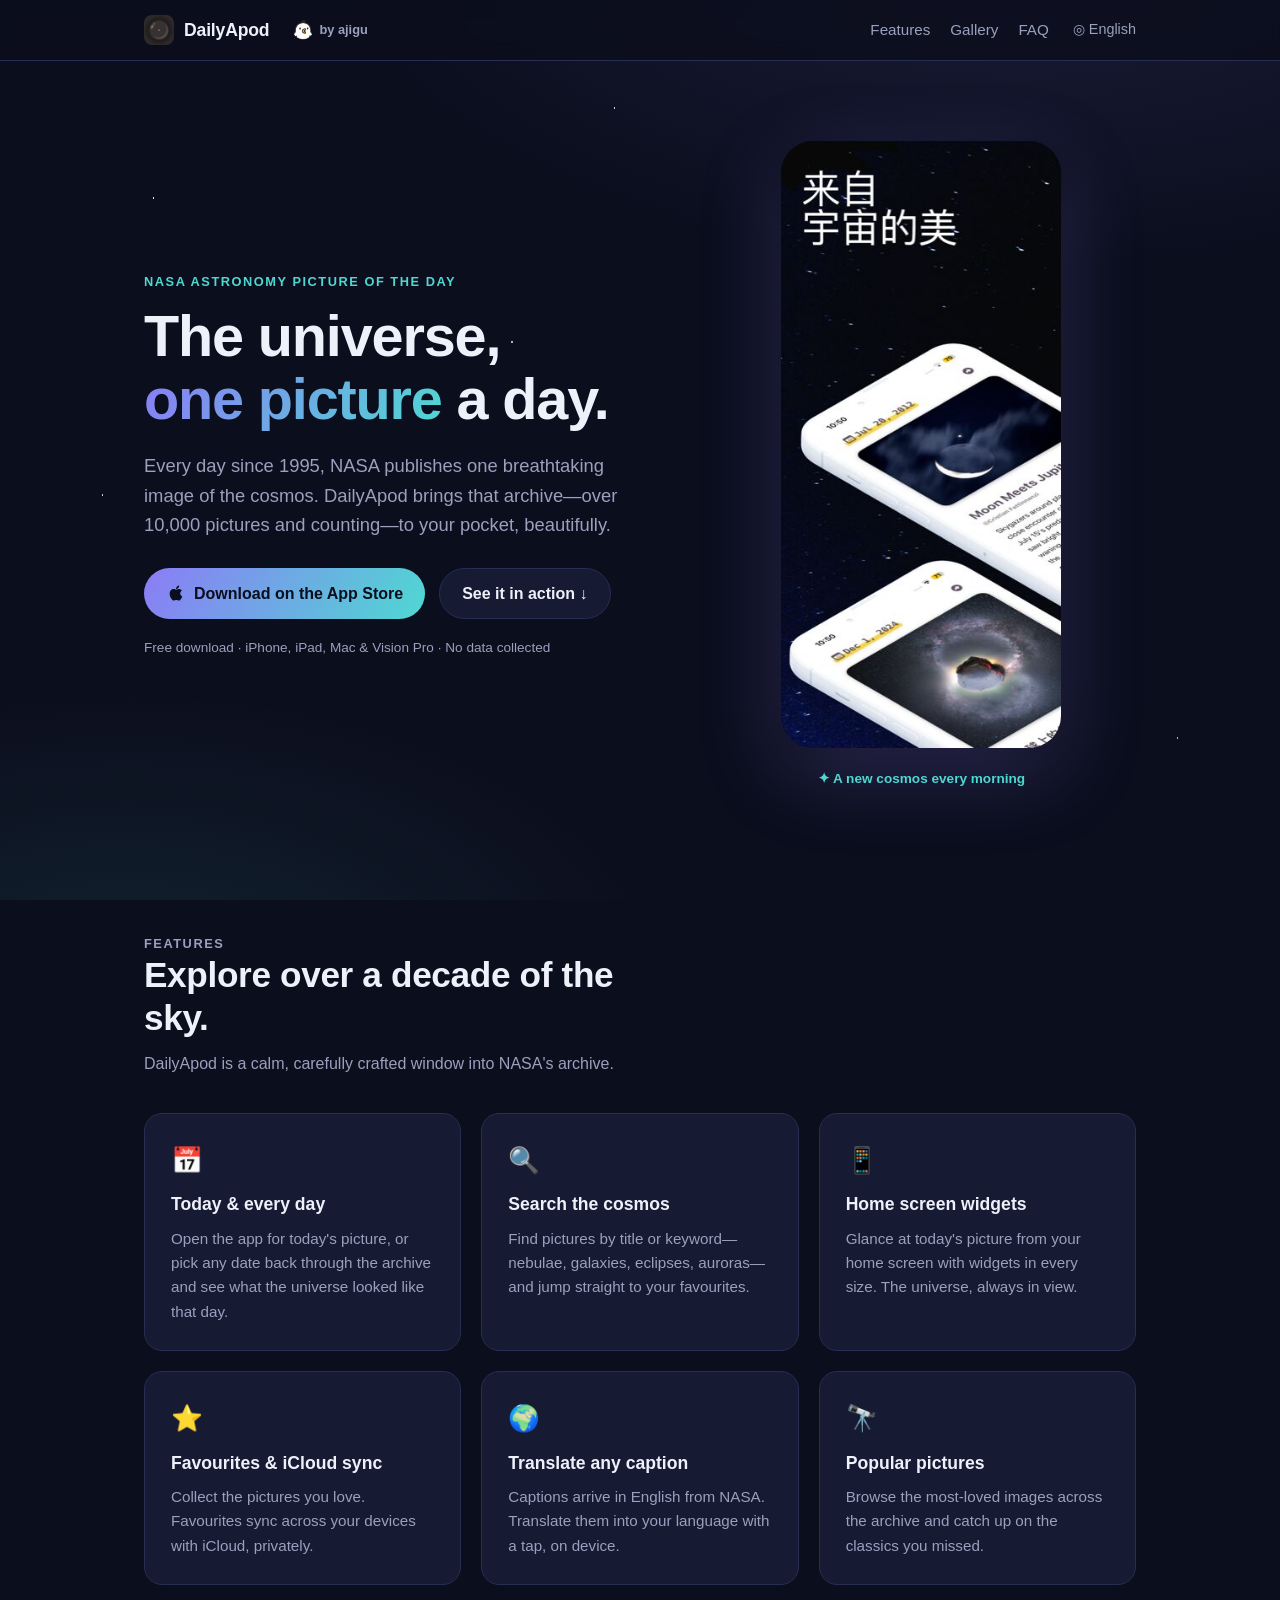
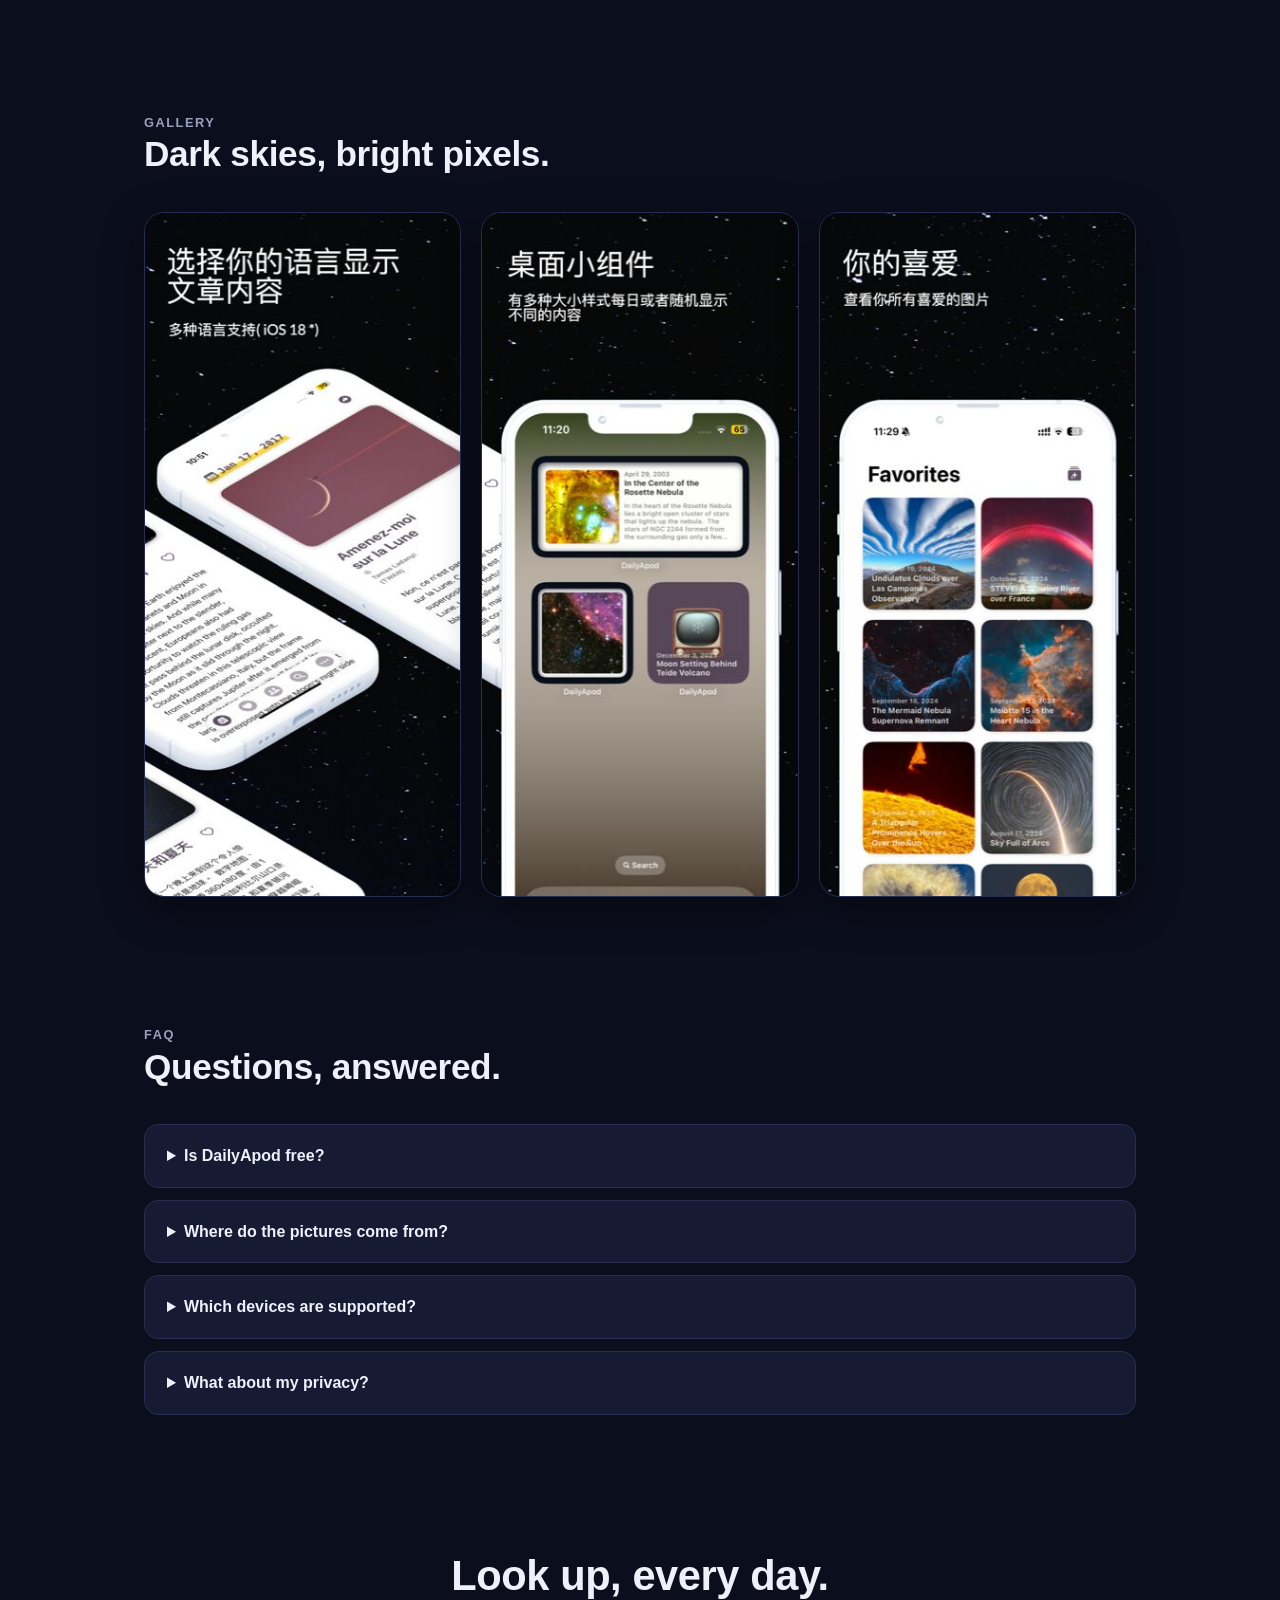
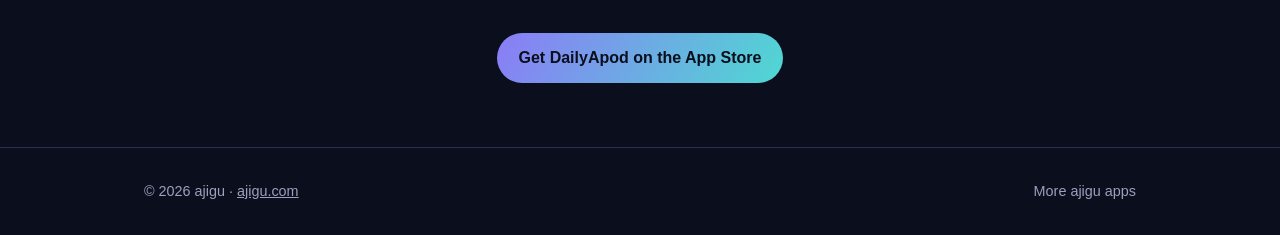
==== index.html @ 5c94f486 "Show by-ajigu icon only on small screens" ====
<!doctype html>
<html lang="en" data-locale="en">
<head>
  <meta charset="utf-8">
  <meta name="viewport" content="width=device-width, initial-scale=1">
  <meta name="theme-color" content="#0b0e1d">
  <meta name="description" content="DailyApod brings NASA's Astronomy Picture of the Day to your iPhone—browse cosmic wonders, search the archive, collect favourites, and glaze your home screen with widgets.">
  <meta property="og:title" content="DailyApod — The universe, one picture a day">
  <meta property="og:description" content="NASA's Astronomy Picture of the Day, beautifully on your iPhone. Browse, search, collect, and widget-ify the cosmos.">
  <meta property="og:image" content="https://dailyapod.ajigu.com/assets/app-icon.png">
  <meta property="og:type" content="website">
  <meta property="og:url" content="https://dailyapod.ajigu.com/">
  <meta property="og:locale" content="en_US">
  <title>DailyApod — The universe, one picture a day</title>
  <link rel="icon" href="/assets/app-icon.png">
  <link rel="stylesheet" href="/styles.css?v=5">
  <link rel="canonical" href="https://dailyapod.ajigu.com/">
  <link rel="alternate" hreflang="en" href="https://dailyapod.ajigu.com/">
  <link rel="alternate" hreflang="zh-Hans" href="https://dailyapod.ajigu.com/zh-hans/">
  <link rel="alternate" hreflang="ja" href="https://dailyapod.ajigu.com/ja/">
  <link rel="alternate" hreflang="x-default" href="https://dailyapod.ajigu.com/">
</head>
<body>
  <div class="stars" aria-hidden="true"></div>
  <header class="site-header">
    <nav class="nav site-shell" aria-label="Main navigation">
      <a class="brand" href="/" aria-label="DailyApod home">
        <img src="/assets/app-icon.png" alt="">
        <span>DailyApod</span>
      </a>
      <a class="by-ajigu" href="https://ajigu.com/"><img src="/assets/ajigu-logo.png" alt="">by ajigu</a>
      <div class="nav-links">
        <a href="#features">Features</a>
        <a href="#gallery">Gallery</a>
        <a href="#faq">FAQ</a>
      </div>
      <details class="language-switcher">
        <summary aria-label="Choose language"><span aria-hidden="true">◎</span> English</summary>
        <div class="language-menu">
          <a data-language="en" href="/" lang="en" aria-current="page">English</a>
          <a data-language="zh-Hans" href="/zh-hans/" lang="zh-Hans">简体中文</a>
          <a data-language="ja" href="/ja/" lang="ja">日本語</a>
        </div>
      </details>
    </nav>
  </header>

  <main>
    <section class="hero site-shell">
      <div>
        <p class="eyebrow">NASA Astronomy Picture of the Day</p>
        <h1>The universe,<br><span class="gradient-word">one picture</span> a day.</h1>
        <p class="hero-copy">Every day since 1995, NASA publishes one breathtaking image of the cosmos. DailyApod brings that archive—over 10,000 pictures and counting—to your pocket, beautifully. </p>
        <div class="hero-actions">
          <a class="button primary" href="https://apps.apple.com/app/id1573247808">
            <svg viewBox="0 0 24 24" width="20" height="20" fill="currentColor" aria-hidden="true"><path d="M17.05 20.28c-.98.95-2.05.86-3.08.41-1.09-.47-2.09-.48-3.24 0-1.44.62-2.2.44-3.06-.41C2.79 15.25 3.51 7.59 9.05 7.31c1.35.07 2.29.74 3.08.8 1.18-.24 2.31-.93 3.57-.84 1.51.12 2.65.72 3.4 1.8-3.12 1.87-2.38 5.98.48 7.13-.57 1.5-1.31 2.99-2.53 4.08zM12.03 7.25c-.15-2.23 1.66-4.07 3.74-4.25.29 2.58-2.34 4.5-3.74 4.25z"/></svg>
            Download on the App Store
          </a>
          <a class="button" href="#gallery">See it in action ↓</a>
        </div>
        <p class="microcopy">Free download · iPhone, iPad, Mac &amp; Vision Pro · No data collected</p>
      </div>
      <div class="hero-art">
        <img class="phone" src="/assets/img/shot1.jpg" alt="DailyApod showing today's astronomy picture" width="280">
        <span class="float-note">✦ A new cosmos every morning</span>
      </div>
    </section>

    <section class="section site-shell" id="features">
      <div class="section-heading">
        <p class="section-kicker">Features</p>
        <h2>Explore over a decade of the sky.</h2>
        <p>DailyApod is a calm, carefully crafted window into NASA's archive.</p>
      </div>
      <div class="feature-grid">
        <article class="feature-card">
          <span class="feature-icon" aria-hidden="true">📅</span>
          <h3>Today &amp; every day</h3>
          <p>Open the app for today's picture, or pick any date back through the archive and see what the universe looked like that day.</p>
        </article>
        <article class="feature-card">
          <span class="feature-icon" aria-hidden="true">🔍</span>
          <h3>Search the cosmos</h3>
          <p>Find pictures by title or keyword—nebulae, galaxies, eclipses, auroras—and jump straight to your favourites.</p>
        </article>
        <article class="feature-card">
          <span class="feature-icon" aria-hidden="true">📱</span>
          <h3>Home screen widgets</h3>
          <p>Glance at today's picture from your home screen with widgets in every size. The universe, always in view.</p>
        </article>
        <article class="feature-card">
          <span class="feature-icon" aria-hidden="true">⭐</span>
          <h3>Favourites &amp; iCloud sync</h3>
          <p>Collect the pictures you love. Favourites sync across your devices with iCloud, privately.</p>
        </article>
        <article class="feature-card">
          <span class="feature-icon" aria-hidden="true">🌍</span>
          <h3>Translate any caption</h3>
          <p>Captions arrive in English from NASA. Translate them into your language with a tap, on device. </p>
        </article>
        <article class="feature-card">
          <span class="feature-icon" aria-hidden="true">🔭</span>
          <h3>Popular pictures</h3>
          <p>Browse the most-loved images across the archive and catch up on the classics you missed.</p>
        </article>
      </div>
    </section>

    <section class="section site-shell" id="gallery">
      <div class="section-heading">
        <p class="section-kicker">Gallery</p>
        <h2>Dark skies, bright pixels.</h2>
      </div>
      <div class="shot-row">
        <img src="/assets/img/shot2.jpg" alt="DailyApod daily picture detail" loading="lazy">
        <img src="/assets/img/shot3.jpg" alt="DailyApod archive and date picker" loading="lazy">
        <img src="/assets/img/shot4.jpg" alt="DailyApod favourites collection" loading="lazy">
      </div>
    </section>

    <section class="section site-shell" id="faq">
      <div class="section-heading">
        <p class="section-kicker">FAQ</p>
        <h2>Questions, answered.</h2>
      </div>
      <div class="faq-list">
        <details>
          <summary>Is DailyApod free?</summary>
          <p>Yes—downloading and browsing the daily picture is free. DailyApod Pro (a one-time purchase or subscription) unlocks extras like unlimited caption translations. Check the App Store listing for current pricing.</p>
        </details>
        <details>
          <summary>Where do the pictures come from?</summary>
          <p>NASA's Astronomy Picture of the Day (APOD), published daily since 1995. Each image links back to its original source and credits its authors.</p>
        </details>
        <details>
          <summary>Which devices are supported?</summary>
          <p>iPhone and iPad with iOS 16 or later, and it runs on Mac and Apple Vision Pro too. Home screen widgets require iOS 16+.</p>
        </details>
        <details>
          <summary>What about my privacy?</summary>
          <p>DailyApod collects no personal data. Favourites sync via your own iCloud account, and translation happens on device.</p>
        </details>
      </div>
    </section>

    <section class="section site-shell cta">
      <h2>Look up, every day.</h2>
      <a class="button primary" href="https://apps.apple.com/app/id1573247808">Get DailyApod on the App Store</a>
    </section>
  </main>

  <footer class="site-footer">
    <div class="site-shell footer-inner">
      <p>© 2026 ajigu · <a href="https://ajigu.com/">ajigu.com</a></p>
      <div class="footer-links">
        <a href="https://ajigu.com/">More ajigu apps</a>
      </div>
    </div>
  </footer>
</body>
</html>
---- styles.css ----
:root {
  --bg: #0b0e1d;
  --bg-soft: #11152b;
  --ink: #eef0fa;
  --muted: #9aa0bd;
  --card: #161b33;
  --line: #272e52;
  --accent: #8b7cf6;
  --accent-2: #4fd8d2;
  --radius: 18px;
}

* { box-sizing: border-box; }

html { scroll-behavior: smooth; }

body {
  margin: 0;
  background: var(--bg);
  color: var(--ink);
  font-family: -apple-system, BlinkMacSystemFont, "Segoe UI", "Helvetica Neue", "PingFang SC", "Hiragino Sans GB", "Noto Sans CJK SC", sans-serif;
  line-height: 1.6;
  -webkit-font-smoothing: antialiased;
  position: relative;
  overflow-x: hidden;
}

/* Star field */
.stars {
  position: fixed;
  inset: 0;
  z-index: -1;
  background:
    radial-gradient(1.5px 1.5px at 12% 22%, rgba(255,255,255,.9) 50%, transparent 51%),
    radial-gradient(1px 1px at 30% 70%, rgba(255,255,255,.6) 50%, transparent 51%),
    radial-gradient(1.5px 1.5px at 48% 12%, rgba(255,255,255,.8) 50%, transparent 51%),
    radial-gradient(1px 1px at 62% 45%, rgba(255,255,255,.5) 50%, transparent 51%),
    radial-gradient(2px 2px at 75% 18%, rgba(255,255,255,.9) 50%, transparent 51%),
    radial-gradient(1px 1px at 85% 60%, rgba(255,255,255,.6) 50%, transparent 51%),
    radial-gradient(1.5px 1.5px at 92% 82%, rgba(255,255,255,.7) 50%, transparent 51%),
    radial-gradient(1px 1px at 18% 88%, rgba(255,255,255,.5) 50%, transparent 51%),
    radial-gradient(1px 1px at 55% 90%, rgba(255,255,255,.5) 50%, transparent 51%),
    radial-gradient(1.5px 1.5px at 40% 38%, rgba(255,255,255,.7) 50%, transparent 51%),
    radial-gradient(2px 2px at 8% 55%, rgba(255,255,255,.8) 50%, transparent 51%),
    radial-gradient(1px 1px at 70% 78%, rgba(255,255,255,.5) 50%, transparent 51%),
    radial-gradient(1200px 600px at 80% -10%, rgba(139,124,246,.14), transparent 60%),
    radial-gradient(900px 500px at 10% 110%, rgba(79,216,210,.10), transparent 60%),
    var(--bg);
}

.site-shell { max-width: 1040px; margin: 0 auto; padding: 0 24px; }
a { color: inherit; }

/* Header */
.site-header {
  position: sticky;
  top: 0;
  z-index: 10;
  background: color-mix(in srgb, var(--bg) 82%, transparent);
  backdrop-filter: blur(10px);
  border-bottom: 1px solid var(--line);
}
.by-ajigu {
  display: inline-flex;
  align-items: center;
  gap: 6px;
  text-decoration: none;
  font-size: 0.8rem;
  font-weight: 600;
  color: var(--muted);
  white-space: nowrap;
}
.by-ajigu img { width: 20px; height: 20px; border-radius: 50%; }
.by-ajigu:hover { color: var(--ink); }

.nav { display: flex; align-items: center; gap: 24px; height: 60px; }
.brand {
  display: flex; align-items: center; gap: 10px;
  font-weight: 700; font-size: 1.1rem; text-decoration: none; letter-spacing: -0.01em;
}
.brand img { width: 30px; height: 30px; border-radius: 8px; }
.nav-links { display: flex; gap: 20px; margin-left: auto; }
.nav-links a { text-decoration: none; font-size: 0.95rem; color: var(--muted); }
.nav-links a:hover { color: var(--ink); }

.language-switcher { position: relative; font-size: 0.9rem; }
.language-switcher summary { cursor: pointer; list-style: none; color: var(--muted); white-space: nowrap; }
.language-switcher summary::-webkit-details-marker { display: none; }
.language-menu {
  position: absolute; right: 0; top: calc(100% + 8px);
  background: var(--card); border: 1px solid var(--line); border-radius: 12px;
  padding: 6px; display: flex; flex-direction: column; min-width: 140px;
  box-shadow: 0 8px 24px rgba(0,0,0,.4);
}
.language-menu a { padding: 6px 12px; border-radius: 8px; text-decoration: none; color: var(--muted); }
.language-menu a:hover { background: var(--bg); color: var(--ink); }
.language-menu a[aria-current="page"] { color: var(--accent-2); font-weight: 600; }

/* Hero */
.hero {
  display: grid; grid-template-columns: minmax(0, 1.2fr) minmax(0, 1fr); gap: 48px;
  align-items: center; padding-top: 80px; padding-bottom: 80px;
}
.eyebrow {
  text-transform: uppercase; letter-spacing: .12em; font-size: .8rem;
  font-weight: 600; color: var(--accent-2); margin: 0 0 12px;
}
h1 { font-size: clamp(2.4rem, 5vw, 3.6rem); line-height: 1.1; letter-spacing: -.02em; margin: 0 0 20px; }
.gradient-word {
  background: linear-gradient(120deg, var(--accent), var(--accent-2));
  -webkit-background-clip: text; background-clip: text; color: transparent;
}
.hero-copy { font-size: 1.15rem; color: var(--muted); max-width: 48ch; margin: 0 0 28px; }
.hero-actions { display: flex; gap: 14px; flex-wrap: wrap; }

.button {
  display: inline-flex; align-items: center; gap: 8px;
  padding: 12px 22px; border-radius: 999px; text-decoration: none;
  font-weight: 600; border: 1px solid var(--line); background: var(--card); color: var(--ink);
}
.button:hover { border-color: var(--accent); }
.button.primary {
  background: linear-gradient(120deg, var(--accent), var(--accent-2));
  color: #0b0e1d; border: none;
}
.button.primary:hover { opacity: .92; }

.microcopy { margin: 18px 0 0; font-size: .85rem; color: var(--muted); }

.hero-art { display: flex; flex-direction: column; align-items: center; gap: 20px; }
.phone {
  width: 280px; border-radius: 32px;
  box-shadow: 0 24px 80px rgba(139,124,246,.25), 0 8px 24px rgba(0,0,0,.5);
}
.float-note { font-size: .85rem; color: var(--accent-2); font-weight: 600; }

/* Sections */
.section { padding: 64px 0; }

.section.site-shell { padding: 64px 24px; }
.section-heading { max-width: 56ch; margin-bottom: 36px; }
.section-kicker {
  text-transform: uppercase; letter-spacing: .12em; font-size: .8rem;
  font-weight: 600; color: var(--accent); margin: 0 0 8px;
}
.section-heading h2 { font-size: clamp(1.6rem, 3vw, 2.2rem); letter-spacing: -.01em; margin: 0 0 12px; line-height: 1.2; }
.section-heading p { color: var(--muted); margin: 0; }

.feature-grid { display: grid; grid-template-columns: repeat(auto-fit, minmax(260px, 1fr)); gap: 20px; }
.feature-card { background: var(--card); border: 1px solid var(--line); border-radius: var(--radius); padding: 26px; }
.feature-icon { font-size: 1.6rem; display: block; margin-bottom: 10px; }
.feature-card h3 { margin: 0 0 8px; font-size: 1.1rem; }
.feature-card p { margin: 0; color: var(--muted); font-size: .95rem; }

/* Gallery */
.shot-row { display: grid; grid-template-columns: repeat(auto-fit, minmax(200px, 1fr)); gap: 20px; }
.shot-row img {
  width: 100%; border-radius: 20px; border: 1px solid var(--line);
  box-shadow: 0 12px 40px rgba(0,0,0,.4);
}

/* FAQ */
.faq-list { display: flex; flex-direction: column; gap: 12px; }
.faq-list details {
  background: var(--card); border: 1px solid var(--line);
  border-radius: 14px; padding: 18px 22px;
}
.faq-list summary { cursor: pointer; font-weight: 600; }
.faq-list summary::-webkit-details-marker { color: var(--accent); }
.faq-list p { margin: 12px 0 0; color: var(--muted); }

/* CTA */
.cta { text-align: center; padding-top: 48px; padding-bottom: 96px; }
.cta h2 { font-size: clamp(1.8rem, 4vw, 2.6rem); margin: 0 0 24px; letter-spacing: -.01em; }

/* Footer */
.site-footer { border-top: 1px solid var(--line); padding: 32px 0; }
.footer-inner { display: flex; justify-content: space-between; align-items: center; gap: 16px; flex-wrap: wrap; color: var(--muted); font-size: .9rem; }
.footer-inner p { margin: 0; }
.footer-links { display: flex; gap: 20px; }
.footer-links a { color: var(--muted); text-decoration: none; }
.footer-links a:hover { color: var(--ink); }

@media (max-width: 760px) {
  .hero { grid-template-columns: minmax(0, 1fr); padding-top: 48px; padding-bottom: 48px; }
  .hero-art { order: -1; }
  .nav-links { display: none; }
  .by-ajigu { margin-right: 0; font-size: 0; gap: 0; }
}
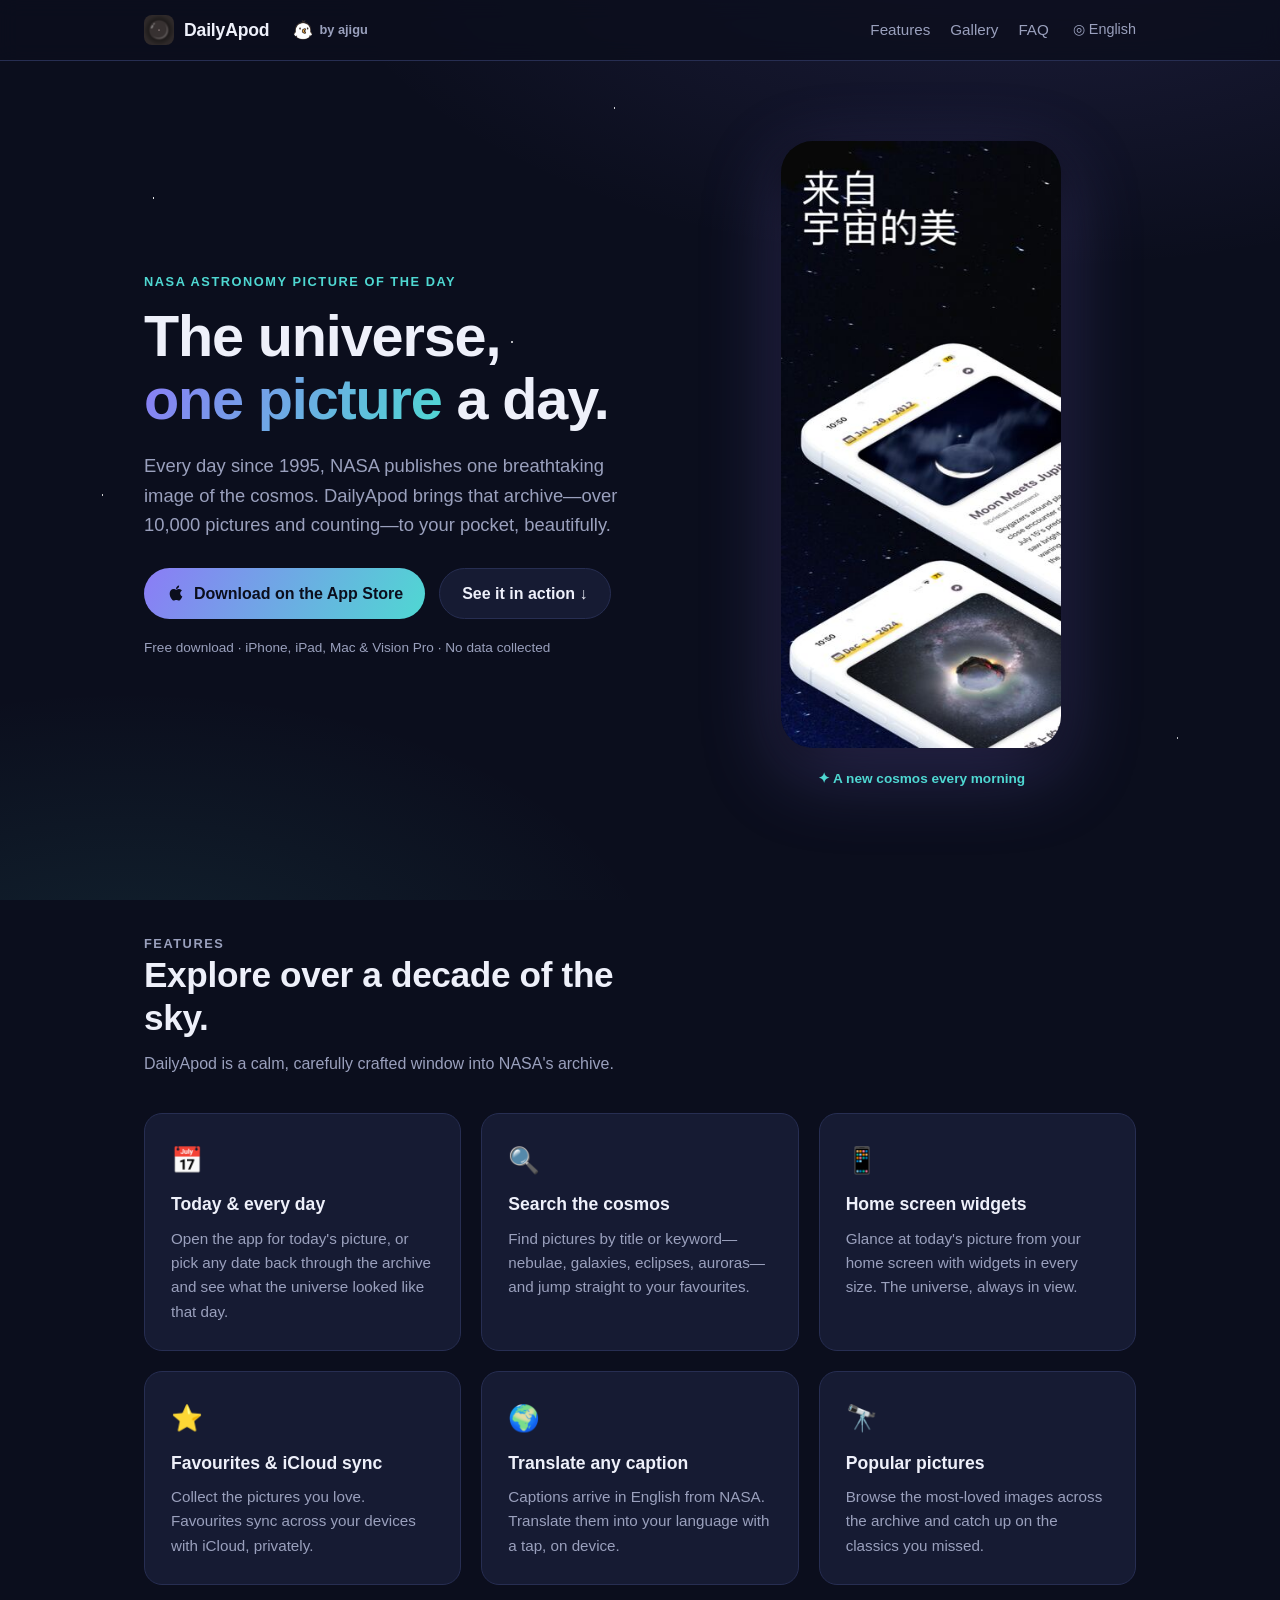
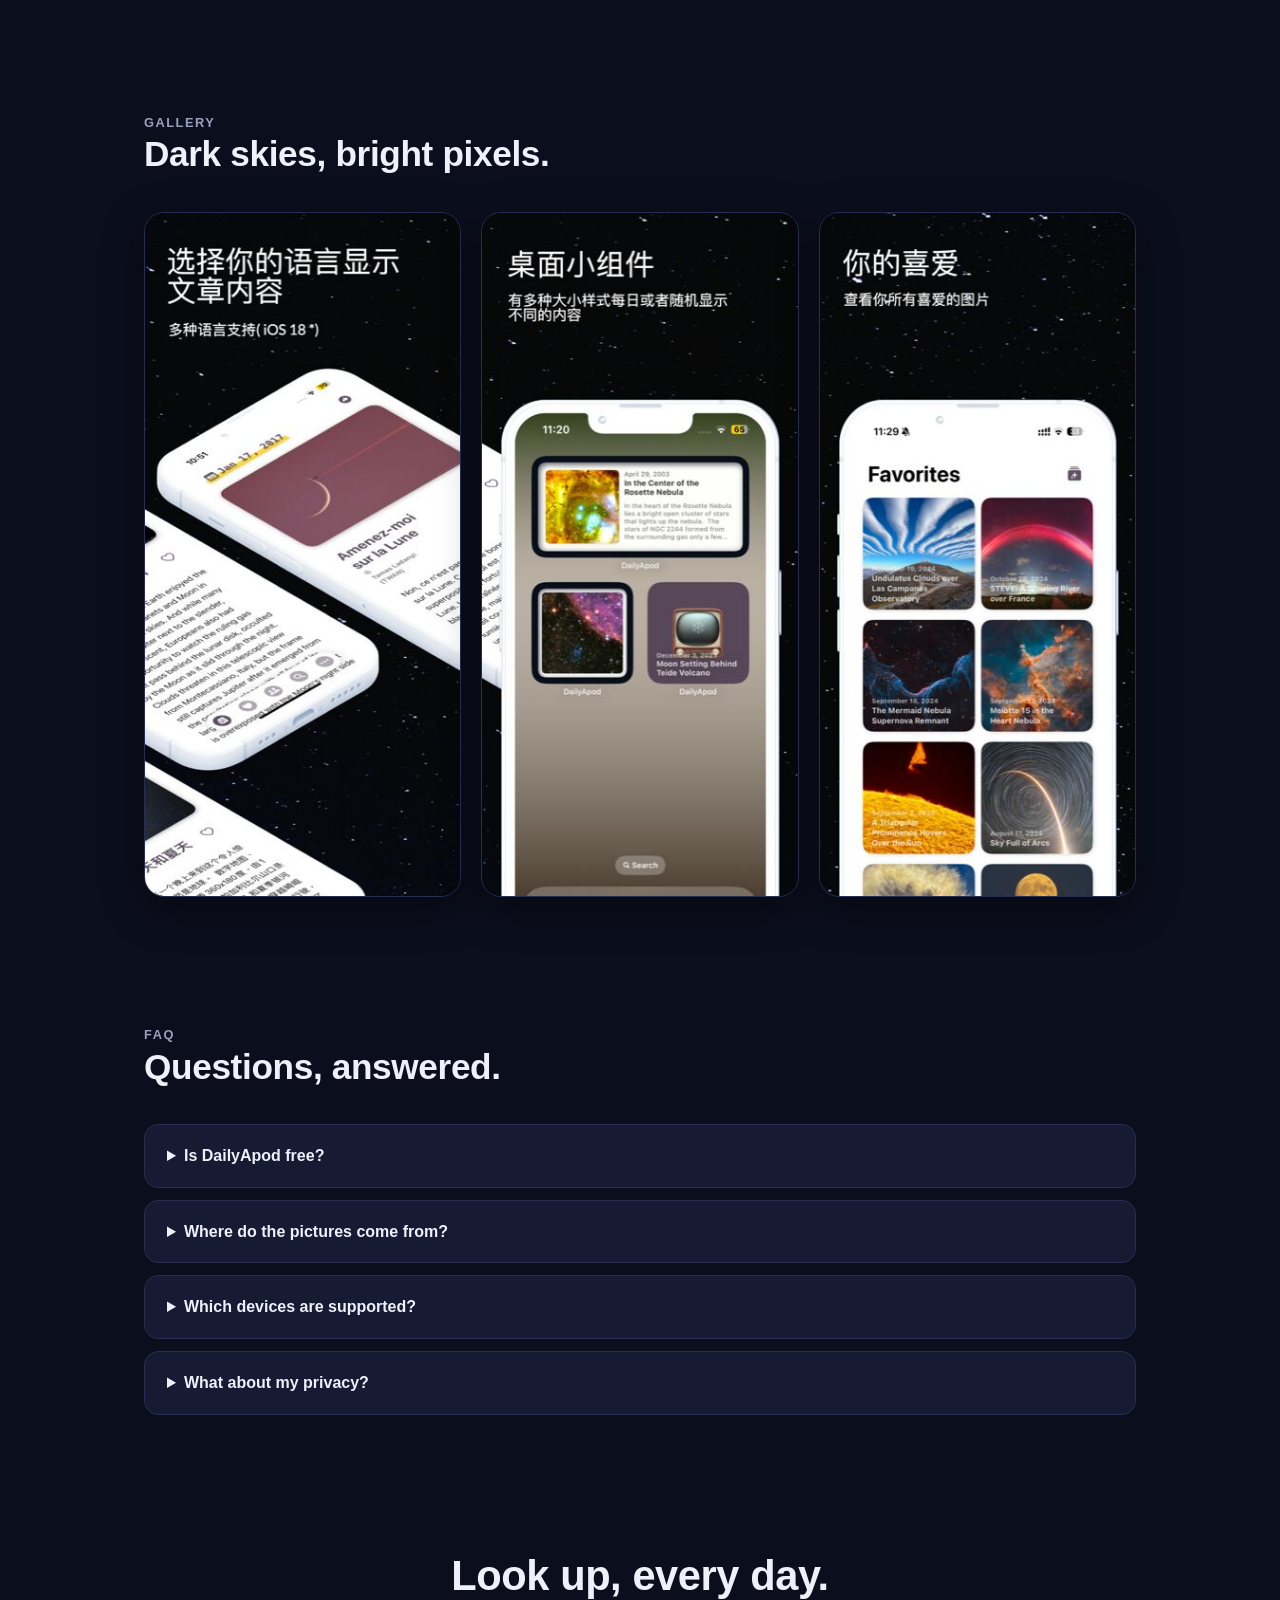
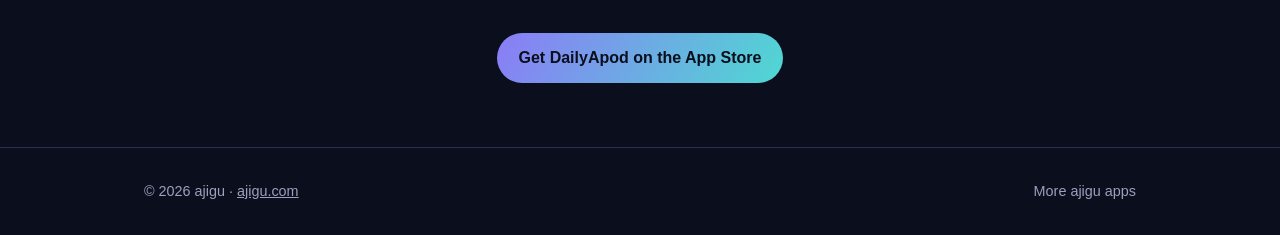
==== commit 809cfb05: "Add entrance, scroll-reveal, hover motion, and floating phone" ====
--- a/index.html
+++ b/index.html
@@ -13,7 +13,7 @@
   <meta property="og:locale" content="en_US">
   <title>DailyApod — The universe, one picture a day</title>
   <link rel="icon" href="/assets/app-icon.png">
-  <link rel="stylesheet" href="/styles.css?v=5">
+  <link rel="stylesheet" href="/styles.css?v=6">
   <link rel="canonical" href="https://dailyapod.ajigu.com/">
   <link rel="alternate" hreflang="en" href="https://dailyapod.ajigu.com/">
   <link rel="alternate" hreflang="zh-Hans" href="https://dailyapod.ajigu.com/zh-hans/">
@@ -67,38 +67,38 @@
     </section>
 
     <section class="section site-shell" id="features">
-      <div class="section-heading">
+      <div class="section-heading reveal">
         <p class="section-kicker">Features</p>
         <h2>Explore over a decade of the sky.</h2>
         <p>DailyApod is a calm, carefully crafted window into NASA's archive.</p>
       </div>
       <div class="feature-grid">
-        <article class="feature-card">
+        <article class="feature-card reveal">
           <span class="feature-icon" aria-hidden="true">📅</span>
           <h3>Today &amp; every day</h3>
           <p>Open the app for today's picture, or pick any date back through the archive and see what the universe looked like that day.</p>
         </article>
-        <article class="feature-card">
+        <article class="feature-card reveal">
           <span class="feature-icon" aria-hidden="true">🔍</span>
           <h3>Search the cosmos</h3>
           <p>Find pictures by title or keyword—nebulae, galaxies, eclipses, auroras—and jump straight to your favourites.</p>
         </article>
-        <article class="feature-card">
+        <article class="feature-card reveal">
           <span class="feature-icon" aria-hidden="true">📱</span>
           <h3>Home screen widgets</h3>
           <p>Glance at today's picture from your home screen with widgets in every size. The universe, always in view.</p>
         </article>
-        <article class="feature-card">
+        <article class="feature-card reveal">
           <span class="feature-icon" aria-hidden="true">⭐</span>
           <h3>Favourites &amp; iCloud sync</h3>
           <p>Collect the pictures you love. Favourites sync across your devices with iCloud, privately.</p>
         </article>
-        <article class="feature-card">
+        <article class="feature-card reveal">
           <span class="feature-icon" aria-hidden="true">🌍</span>
           <h3>Translate any caption</h3>
           <p>Captions arrive in English from NASA. Translate them into your language with a tap, on device. </p>
         </article>
-        <article class="feature-card">
+        <article class="feature-card reveal">
           <span class="feature-icon" aria-hidden="true">🔭</span>
           <h3>Popular pictures</h3>
           <p>Browse the most-loved images across the archive and catch up on the classics you missed.</p>
@@ -107,11 +107,11 @@
     </section>
 
     <section class="section site-shell" id="gallery">
-      <div class="section-heading">
+      <div class="section-heading reveal">
         <p class="section-kicker">Gallery</p>
         <h2>Dark skies, bright pixels.</h2>
       </div>
-      <div class="shot-row">
+      <div class="shot-row reveal">
         <img src="/assets/img/shot2.jpg" alt="DailyApod daily picture detail" loading="lazy">
         <img src="/assets/img/shot3.jpg" alt="DailyApod archive and date picker" loading="lazy">
         <img src="/assets/img/shot4.jpg" alt="DailyApod favourites collection" loading="lazy">
@@ -119,7 +119,7 @@
     </section>
 
     <section class="section site-shell" id="faq">
-      <div class="section-heading">
+      <div class="section-heading reveal">
         <p class="section-kicker">FAQ</p>
         <h2>Questions, answered.</h2>
       </div>
@@ -157,5 +157,6 @@
       </div>
     </div>
   </footer>
+  <script defer src="/reveal.js"></script>
 </body>
 </html>
--- a/styles.css
+++ b/styles.css
@@ -187,3 +187,42 @@
   .nav-links { display: none; }
   .by-ajigu { margin-right: 0; font-size: 0; gap: 0; }
 }
+
+/* Motion */
+:root { --ease-out-strong: cubic-bezier(0.23, 1, 0.32, 1); }
+
+@keyframes rise {
+  from { opacity: 0; transform: translateY(18px); }
+}
+
+.hero > * { animation: rise 0.6s var(--ease-out-strong) both; }
+.hero > .hero-art { animation-delay: 0.12s; }
+
+.reveal {
+  opacity: 0;
+  transform: translateY(18px);
+  transition: opacity 0.6s var(--ease-out-strong), transform 0.6s var(--ease-out-strong);
+}
+.reveal.is-visible { opacity: 1; transform: none; }
+
+@keyframes float {
+  to { transform: translateY(-10px); }
+}
+.phone { animation: float 6s ease-in-out infinite alternate; }
+
+@media (hover: hover) and (pointer: fine) {
+  .feature-card {
+    transition: transform 0.25s var(--ease-out-strong), box-shadow 0.25s var(--ease-out-strong), border-color 0.25s;
+  }
+  .feature-card:hover {
+    transform: translateY(-4px);
+    border-color: color-mix(in srgb, var(--accent) 45%, var(--line));
+    box-shadow: 0 12px 32px rgba(139, 124, 246, 0.18);
+  }
+}
+
+@media (prefers-reduced-motion: reduce) {
+  .hero > *, .phone { animation: none; }
+  .reveal { transition: opacity 0.2s ease; transform: none; }
+  .feature-card:hover { transform: none; }
+}
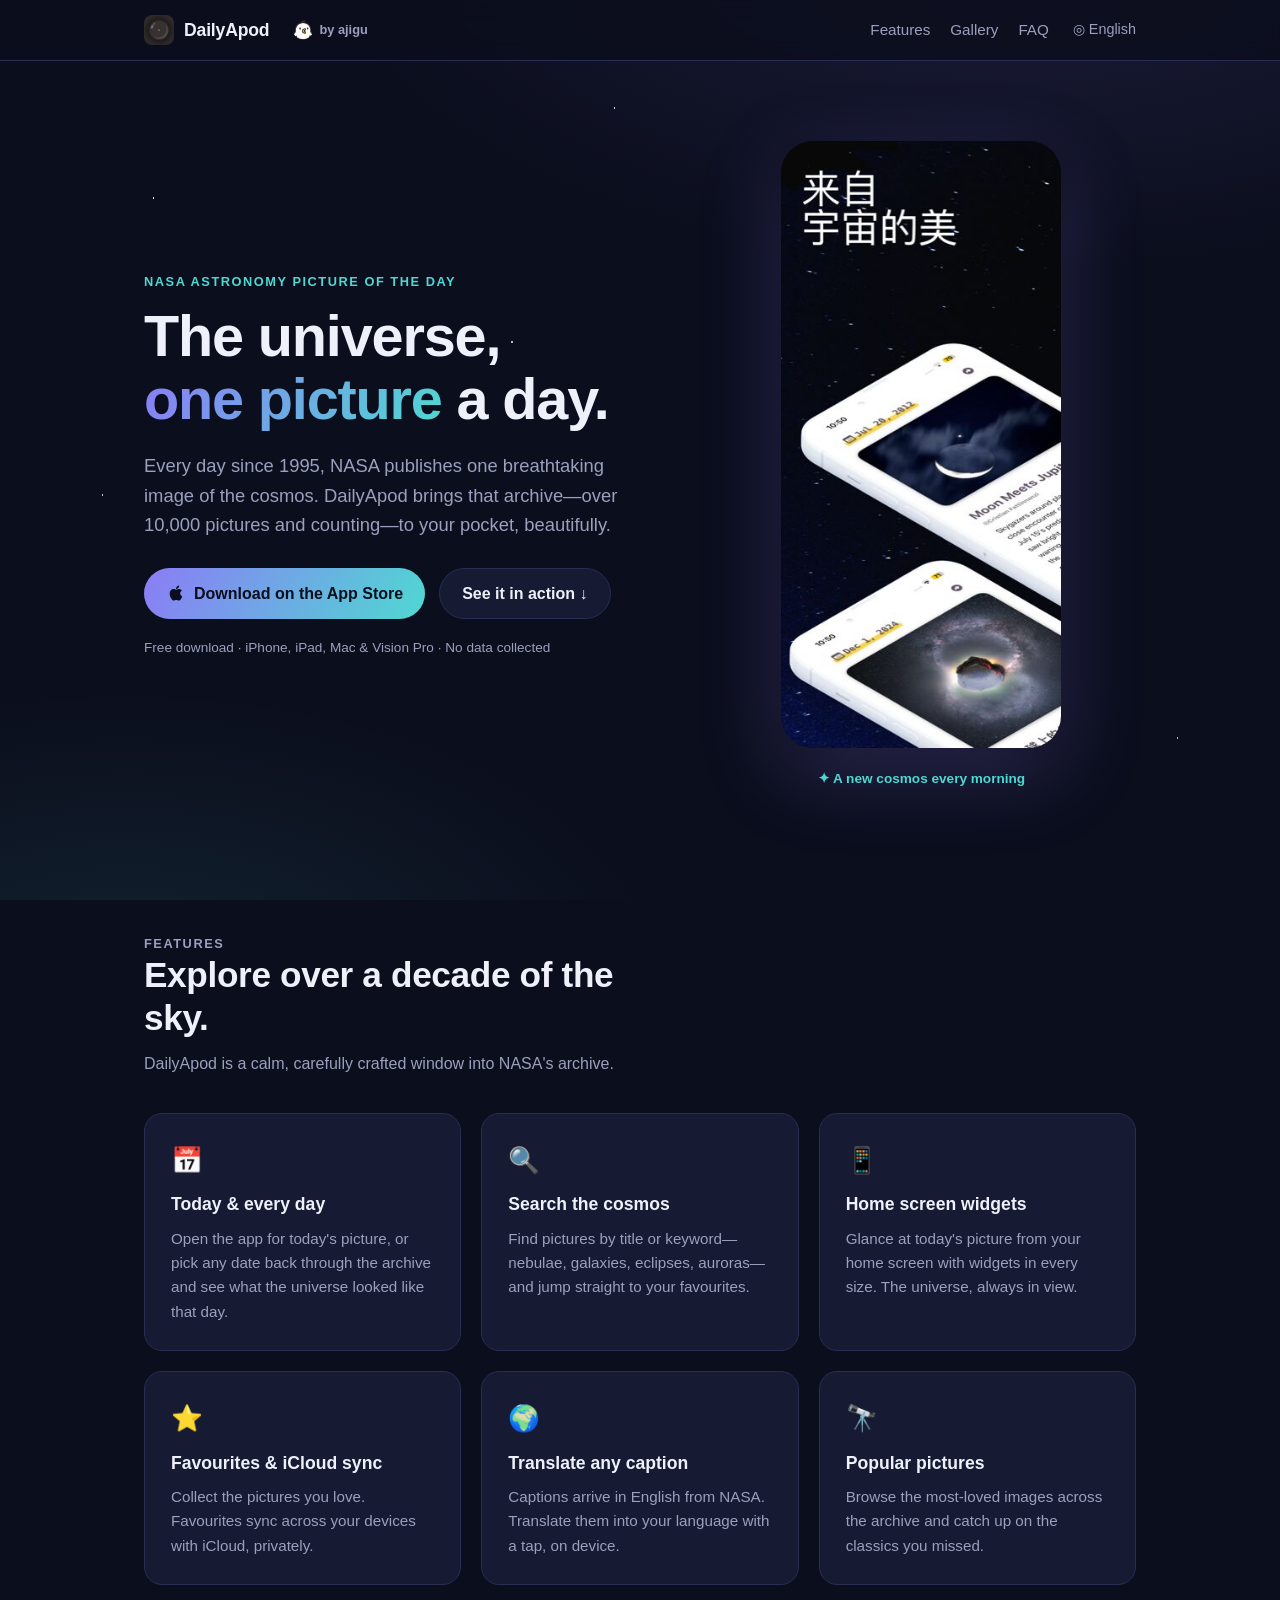
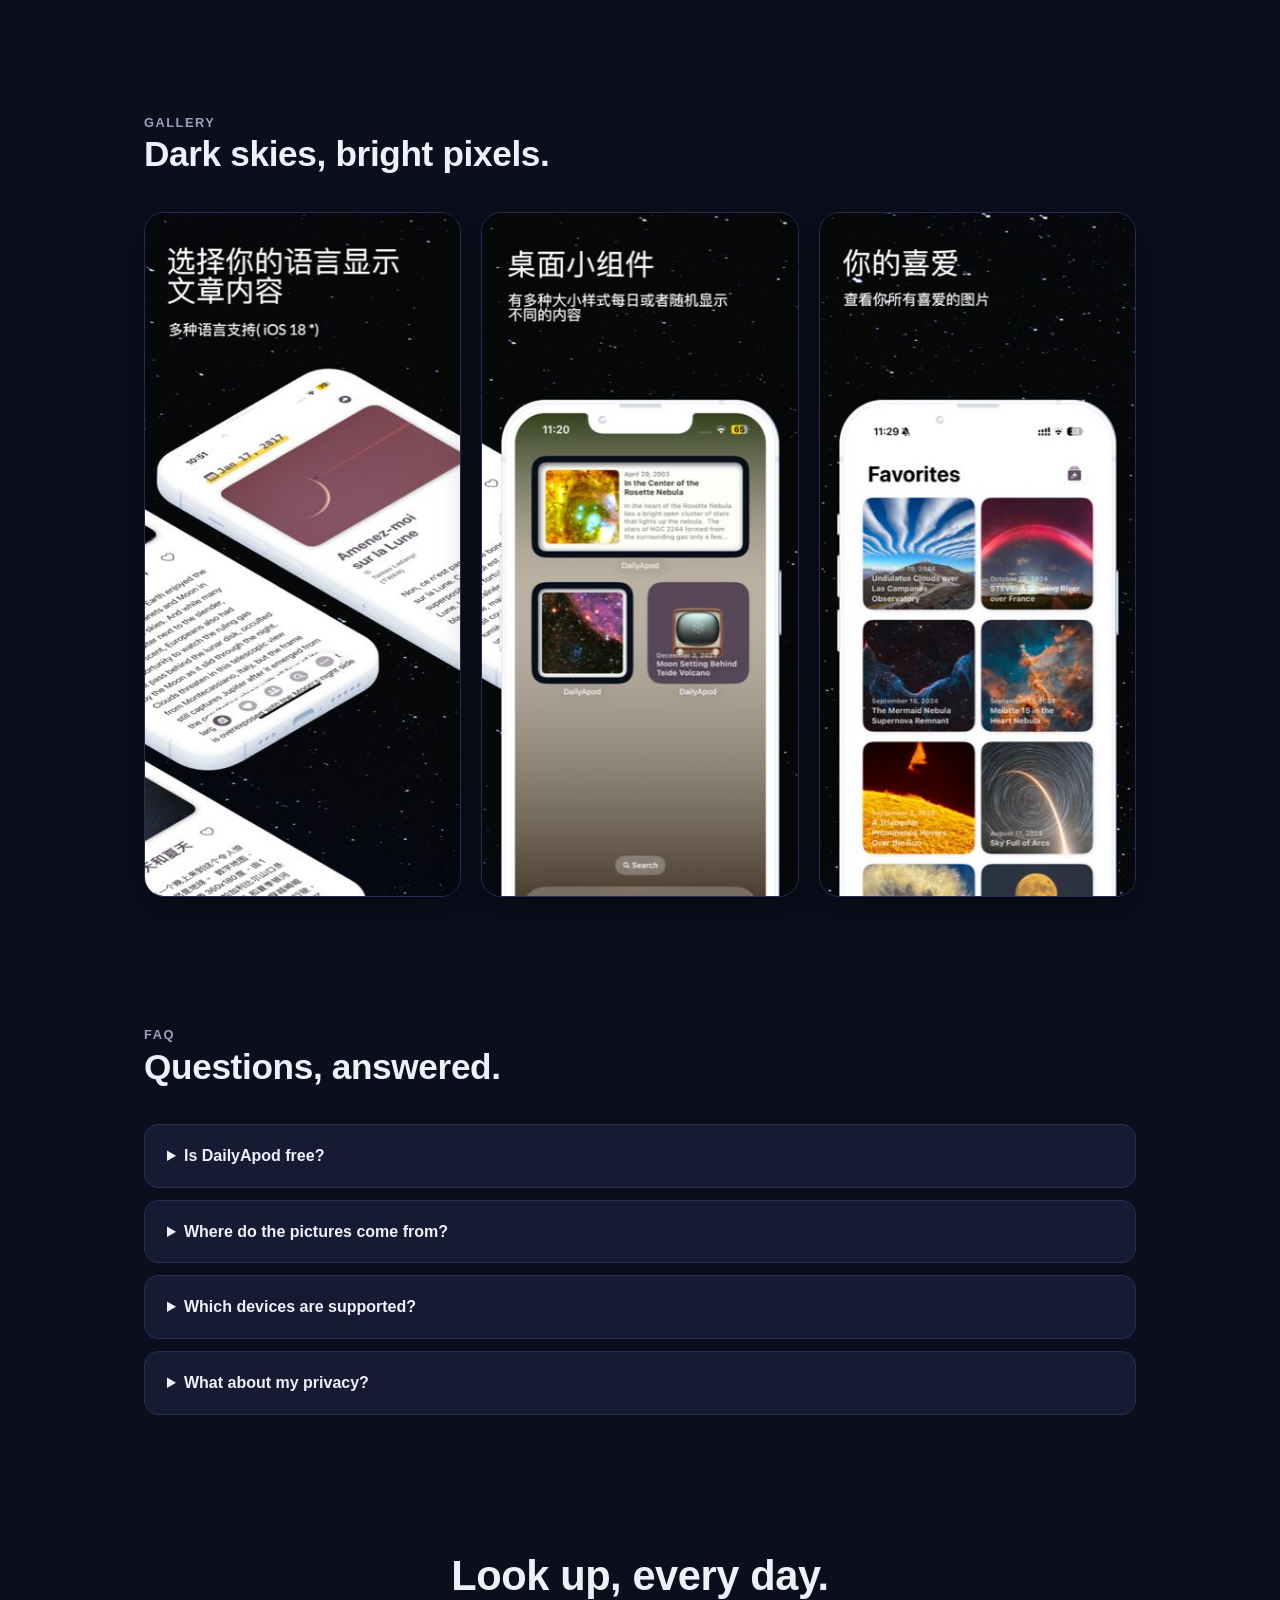
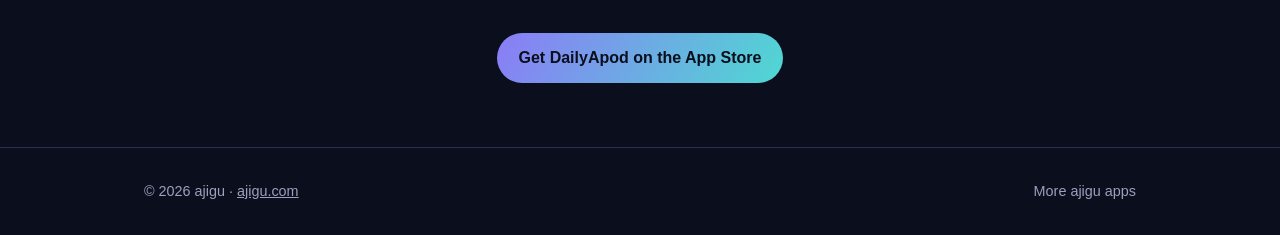
==== commit 9dfe6235: "SEO: keyword titles, SoftwareApplication JSON-LD, IndexNow key" ====
--- a/index.html
+++ b/index.html
@@ -11,7 +11,7 @@
   <meta property="og:type" content="website">
   <meta property="og:url" content="https://dailyapod.ajigu.com/">
   <meta property="og:locale" content="en_US">
-  <title>DailyApod — The universe, one picture a day</title>
+  <title>DailyApod — NASA Astronomy Picture of the Day App for iPhone</title>
   <link rel="icon" href="/assets/app-icon.png">
   <link rel="stylesheet" href="/styles.css?v=6">
   <link rel="canonical" href="https://dailyapod.ajigu.com/">
@@ -19,6 +19,8 @@
   <link rel="alternate" hreflang="zh-Hans" href="https://dailyapod.ajigu.com/zh-hans/">
   <link rel="alternate" hreflang="ja" href="https://dailyapod.ajigu.com/ja/">
   <link rel="alternate" hreflang="x-default" href="https://dailyapod.ajigu.com/">
+
+  <script type="application/ld+json">{"@context": "https://schema.org", "@type": "SoftwareApplication", "name": "DailyApod", "alternateName": ["DailyApod - Astronomy Picture", "NASA APOD app", "APOD viewer"], "operatingSystem": "iOS, iPadOS, macOS, visionOS", "applicationCategory": "MultimediaApplication", "description": "NASA's Astronomy Picture of the Day, beautifully on your iPhone. Browse, search, collect, and widget-ify the cosmos.", "offers": {"@type": "Offer", "price": "0", "priceCurrency": "USD"}, "url": "https://dailyapod.ajigu.com/", "author": {"@type": "Organization", "name": "ajigu", "url": "https://ajigu.com/"}, "image": "https://dailyapod.ajigu.com/assets/app-icon.png"}</script>
 </head>
 <body>
   <div class="stars" aria-hidden="true"></div>
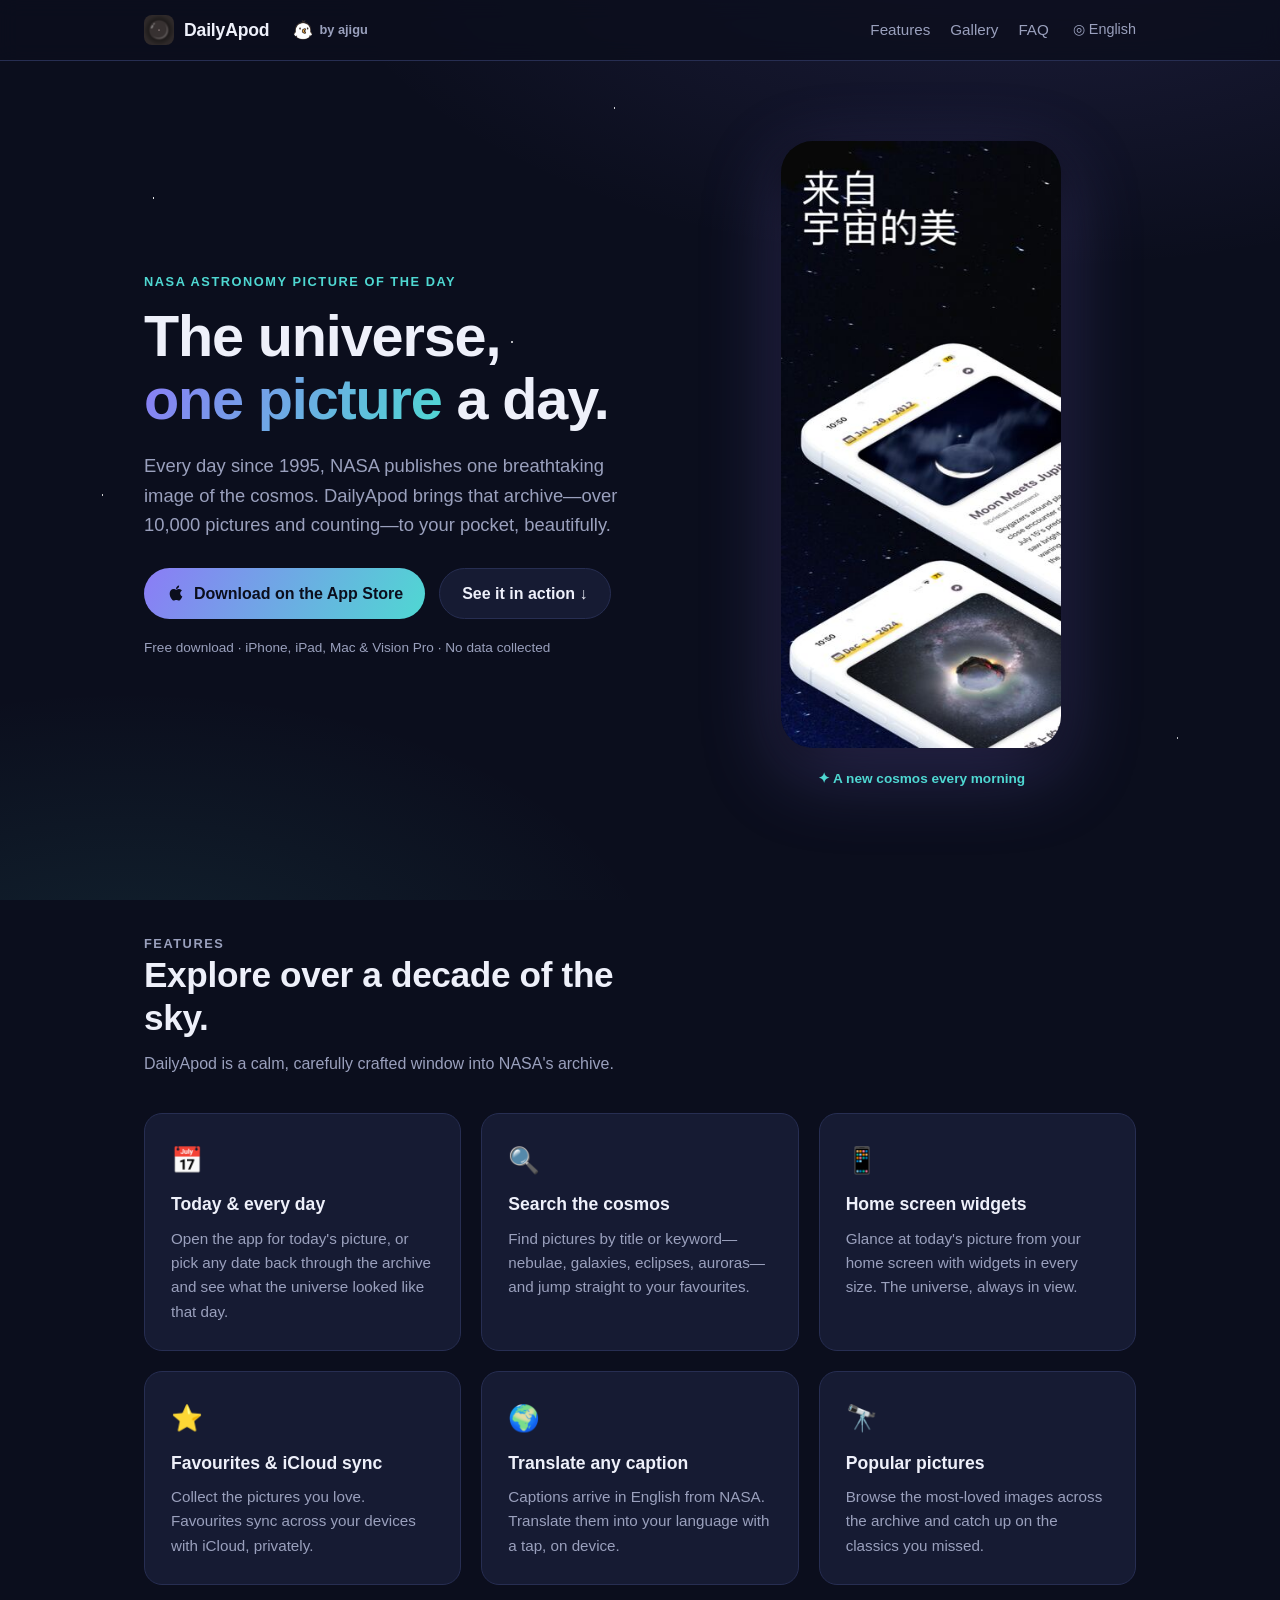
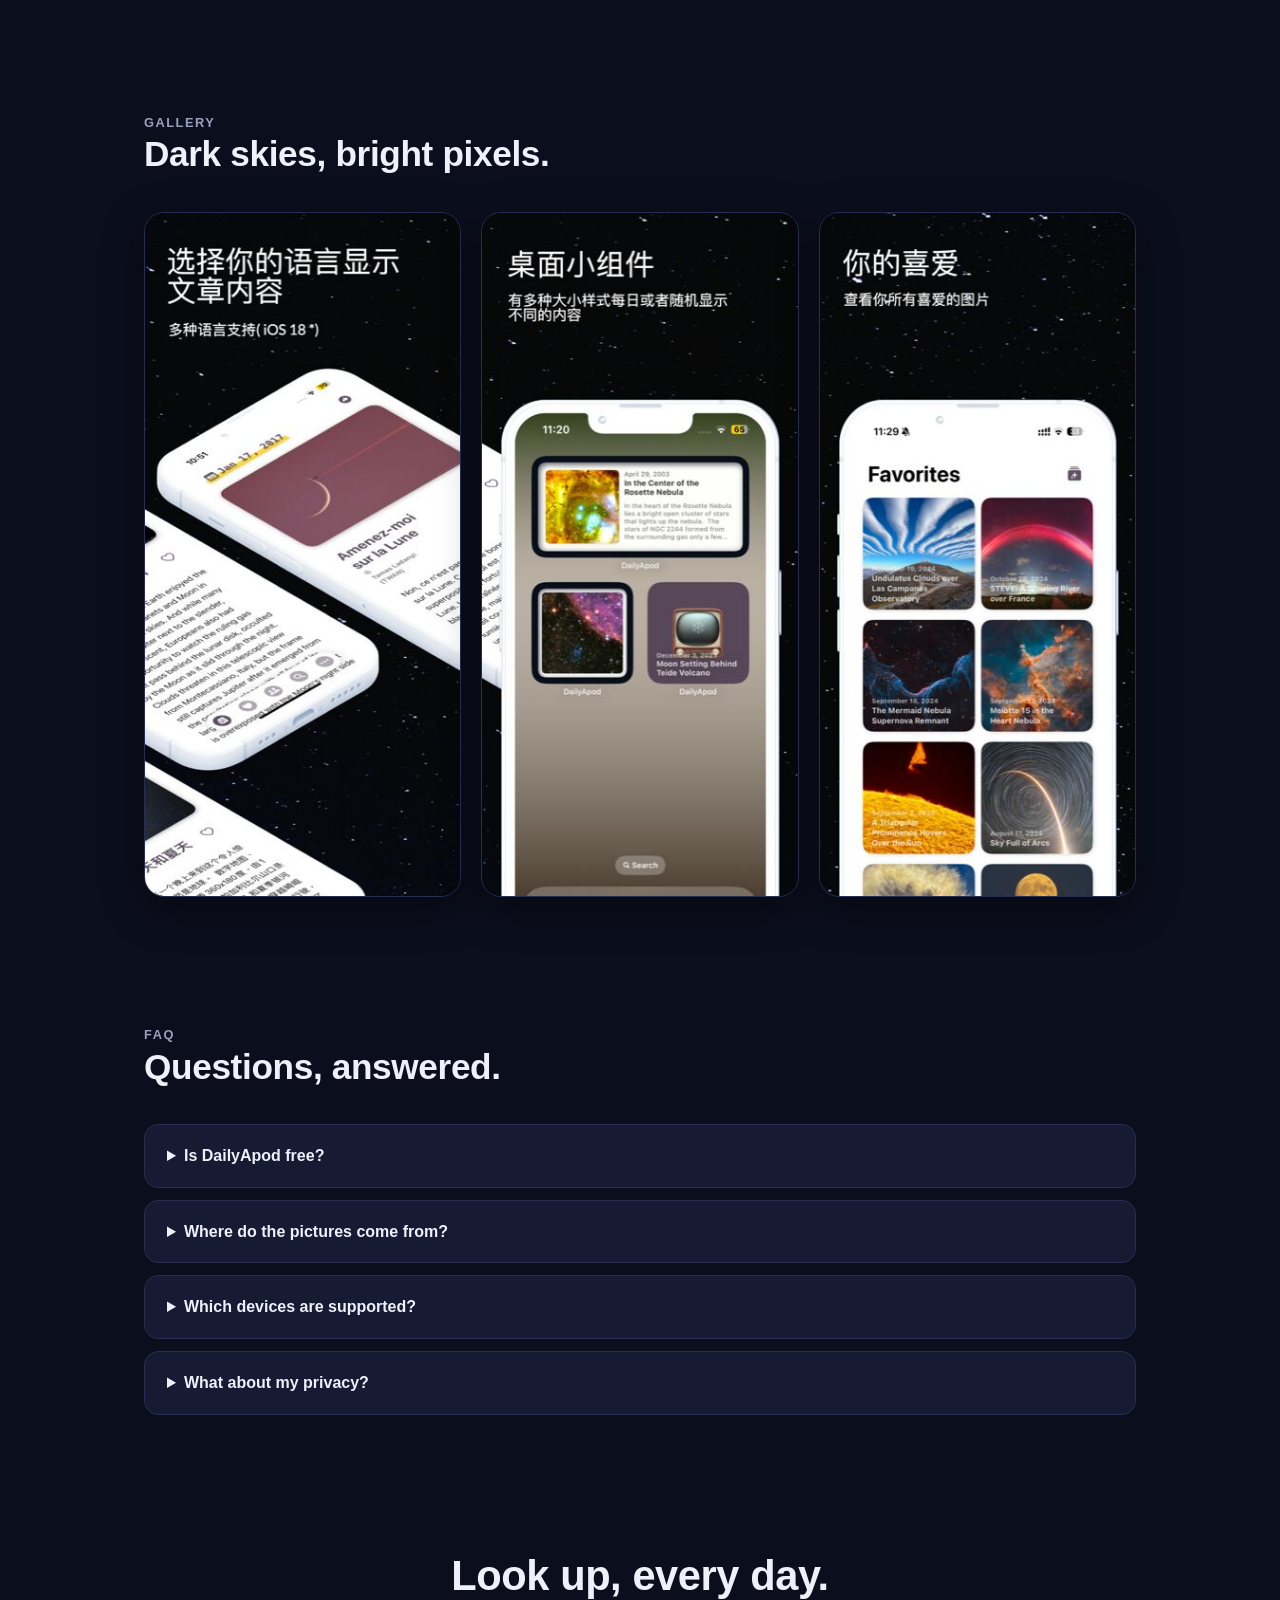
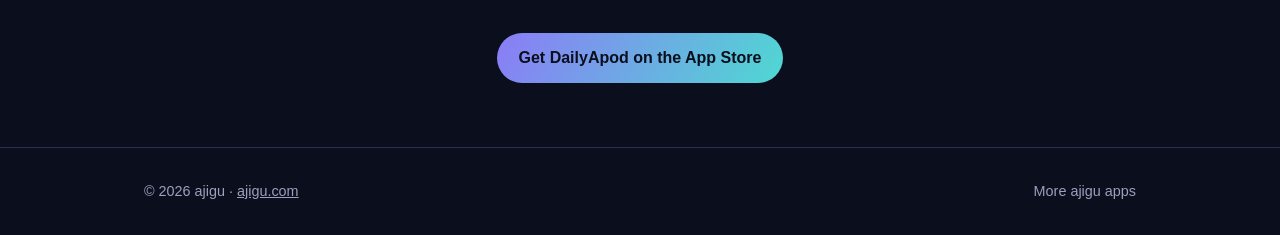
==== commit 36298bd6: "SEO: add twitter cards" ====
--- a/index.html
+++ b/index.html
@@ -21,6 +21,7 @@
   <link rel="alternate" hreflang="x-default" href="https://dailyapod.ajigu.com/">
 
   <script type="application/ld+json">{"@context": "https://schema.org", "@type": "SoftwareApplication", "name": "DailyApod", "alternateName": ["DailyApod - Astronomy Picture", "NASA APOD app", "APOD viewer"], "operatingSystem": "iOS, iPadOS, macOS, visionOS", "applicationCategory": "MultimediaApplication", "description": "NASA's Astronomy Picture of the Day, beautifully on your iPhone. Browse, search, collect, and widget-ify the cosmos.", "offers": {"@type": "Offer", "price": "0", "priceCurrency": "USD"}, "url": "https://dailyapod.ajigu.com/", "author": {"@type": "Organization", "name": "ajigu", "url": "https://ajigu.com/"}, "image": "https://dailyapod.ajigu.com/assets/app-icon.png"}</script>
+  <meta name="twitter:card" content="summary">
 </head>
 <body>
   <div class="stars" aria-hidden="true"></div>
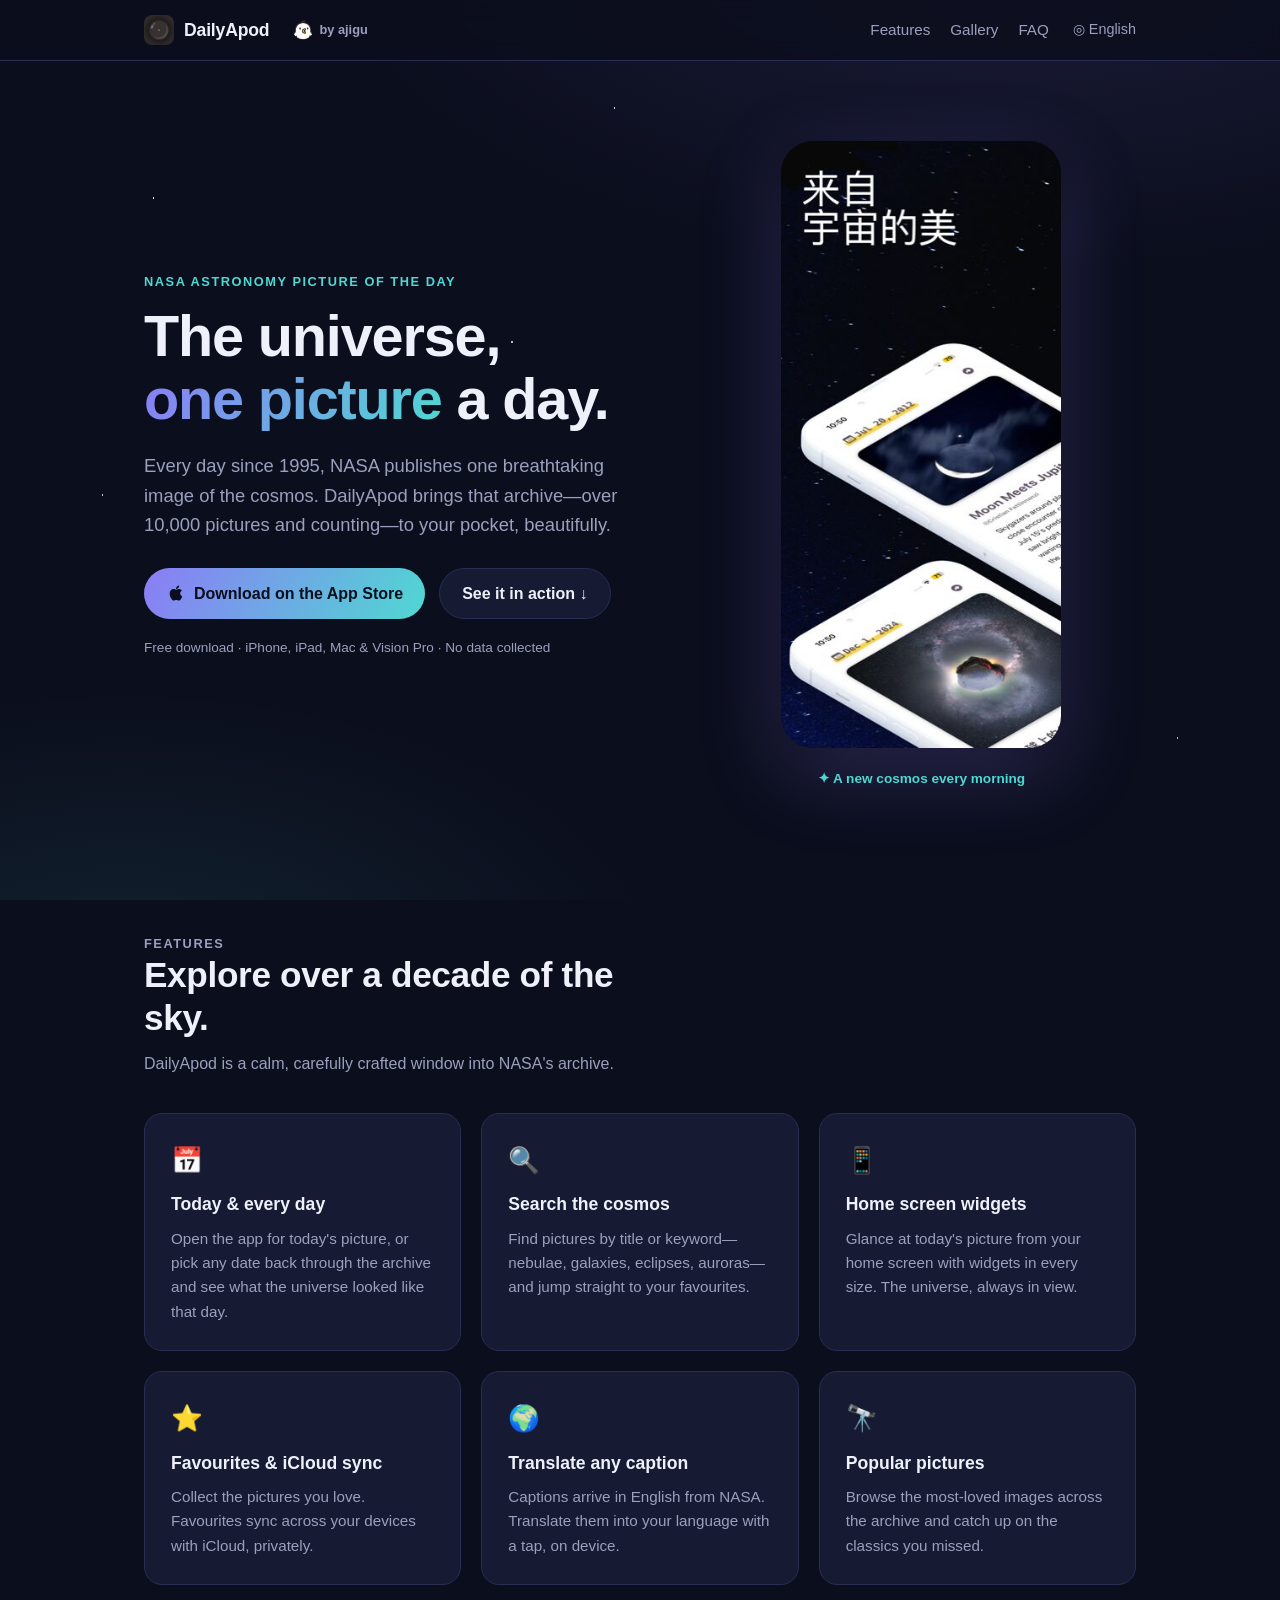
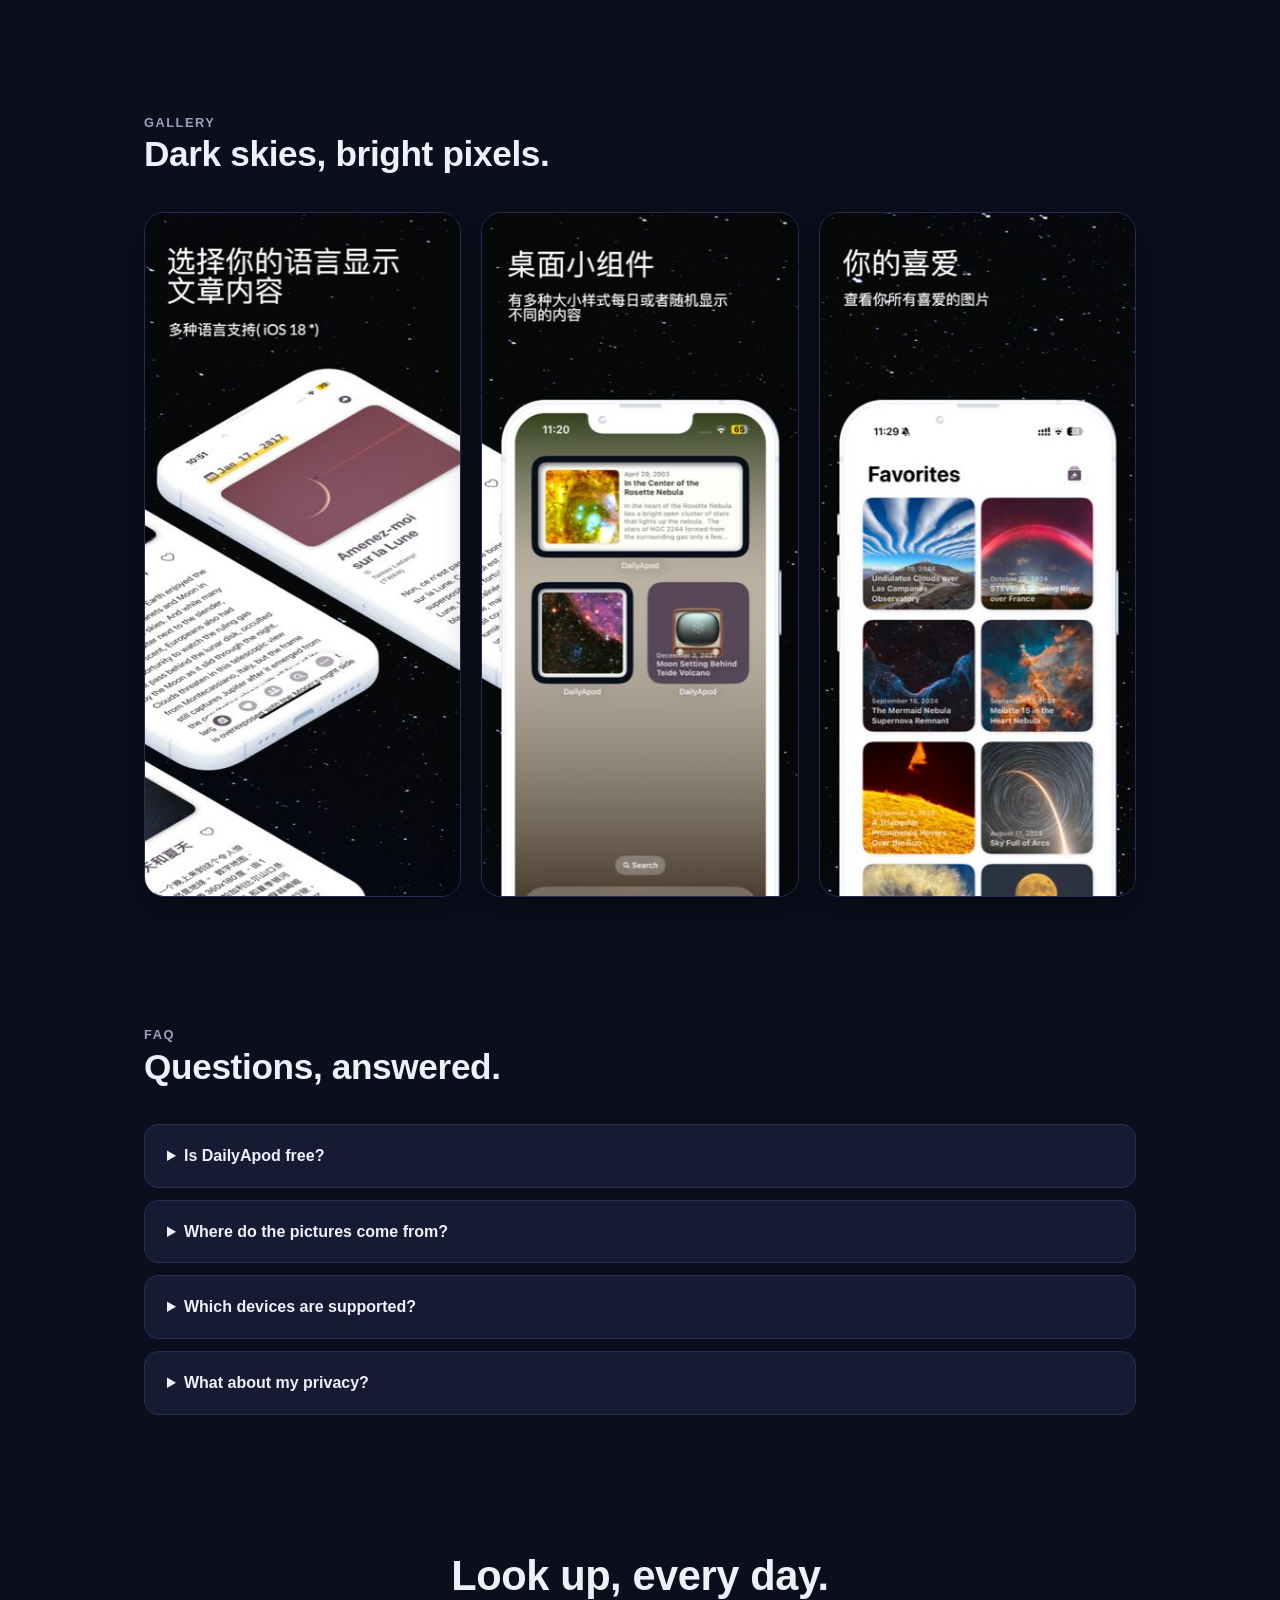
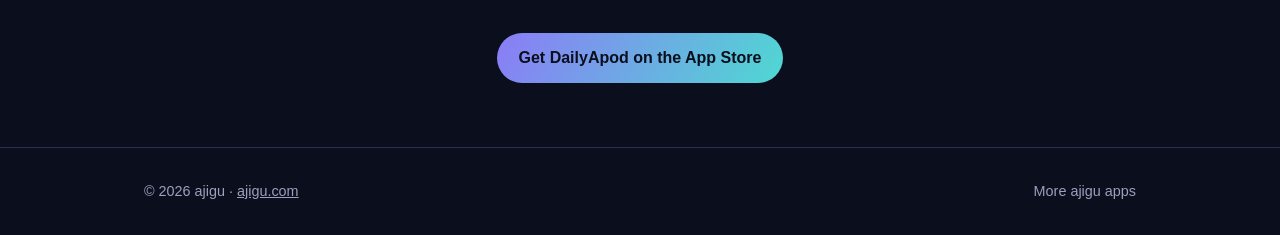
==== commit d55beabd: "Add FAQPage schema to existing FAQs" ====
--- a/index.html
+++ b/index.html
@@ -22,6 +22,8 @@
 
   <script type="application/ld+json">{"@context": "https://schema.org", "@type": "SoftwareApplication", "name": "DailyApod", "alternateName": ["DailyApod - Astronomy Picture", "NASA APOD app", "APOD viewer"], "operatingSystem": "iOS, iPadOS, macOS, visionOS", "applicationCategory": "MultimediaApplication", "description": "NASA's Astronomy Picture of the Day, beautifully on your iPhone. Browse, search, collect, and widget-ify the cosmos.", "offers": {"@type": "Offer", "price": "0", "priceCurrency": "USD"}, "url": "https://dailyapod.ajigu.com/", "author": {"@type": "Organization", "name": "ajigu", "url": "https://ajigu.com/"}, "image": "https://dailyapod.ajigu.com/assets/app-icon.png"}</script>
   <meta name="twitter:card" content="summary">
+
+  <script type="application/ld+json">{"@context": "https://schema.org", "@type": "FAQPage", "mainEntity": [{"@type": "Question", "name": "Is DailyApod free?", "acceptedAnswer": {"@type": "Answer", "text": "Yes—downloading and browsing the daily picture is free. DailyApod Pro unlocks extras like unlimited caption translations."}}, {"@type": "Question", "name": "Where do the pictures come from?", "acceptedAnswer": {"@type": "Answer", "text": "NASA's Astronomy Picture of the Day (APOD), published daily since 1995. Each image credits its original authors."}}, {"@type": "Question", "name": "Which devices are supported?", "acceptedAnswer": {"@type": "Answer", "text": "iPhone and iPad with iOS 16 or later, plus Mac and Apple Vision Pro. Home screen widgets require iOS 16+."}}, {"@type": "Question", "name": "What about my privacy?", "acceptedAnswer": {"@type": "Answer", "text": "DailyApod collects no personal data. Favourites sync via your own iCloud account, and translation happens on device."}}]}</script>
 </head>
 <body>
   <div class="stars" aria-hidden="true"></div>
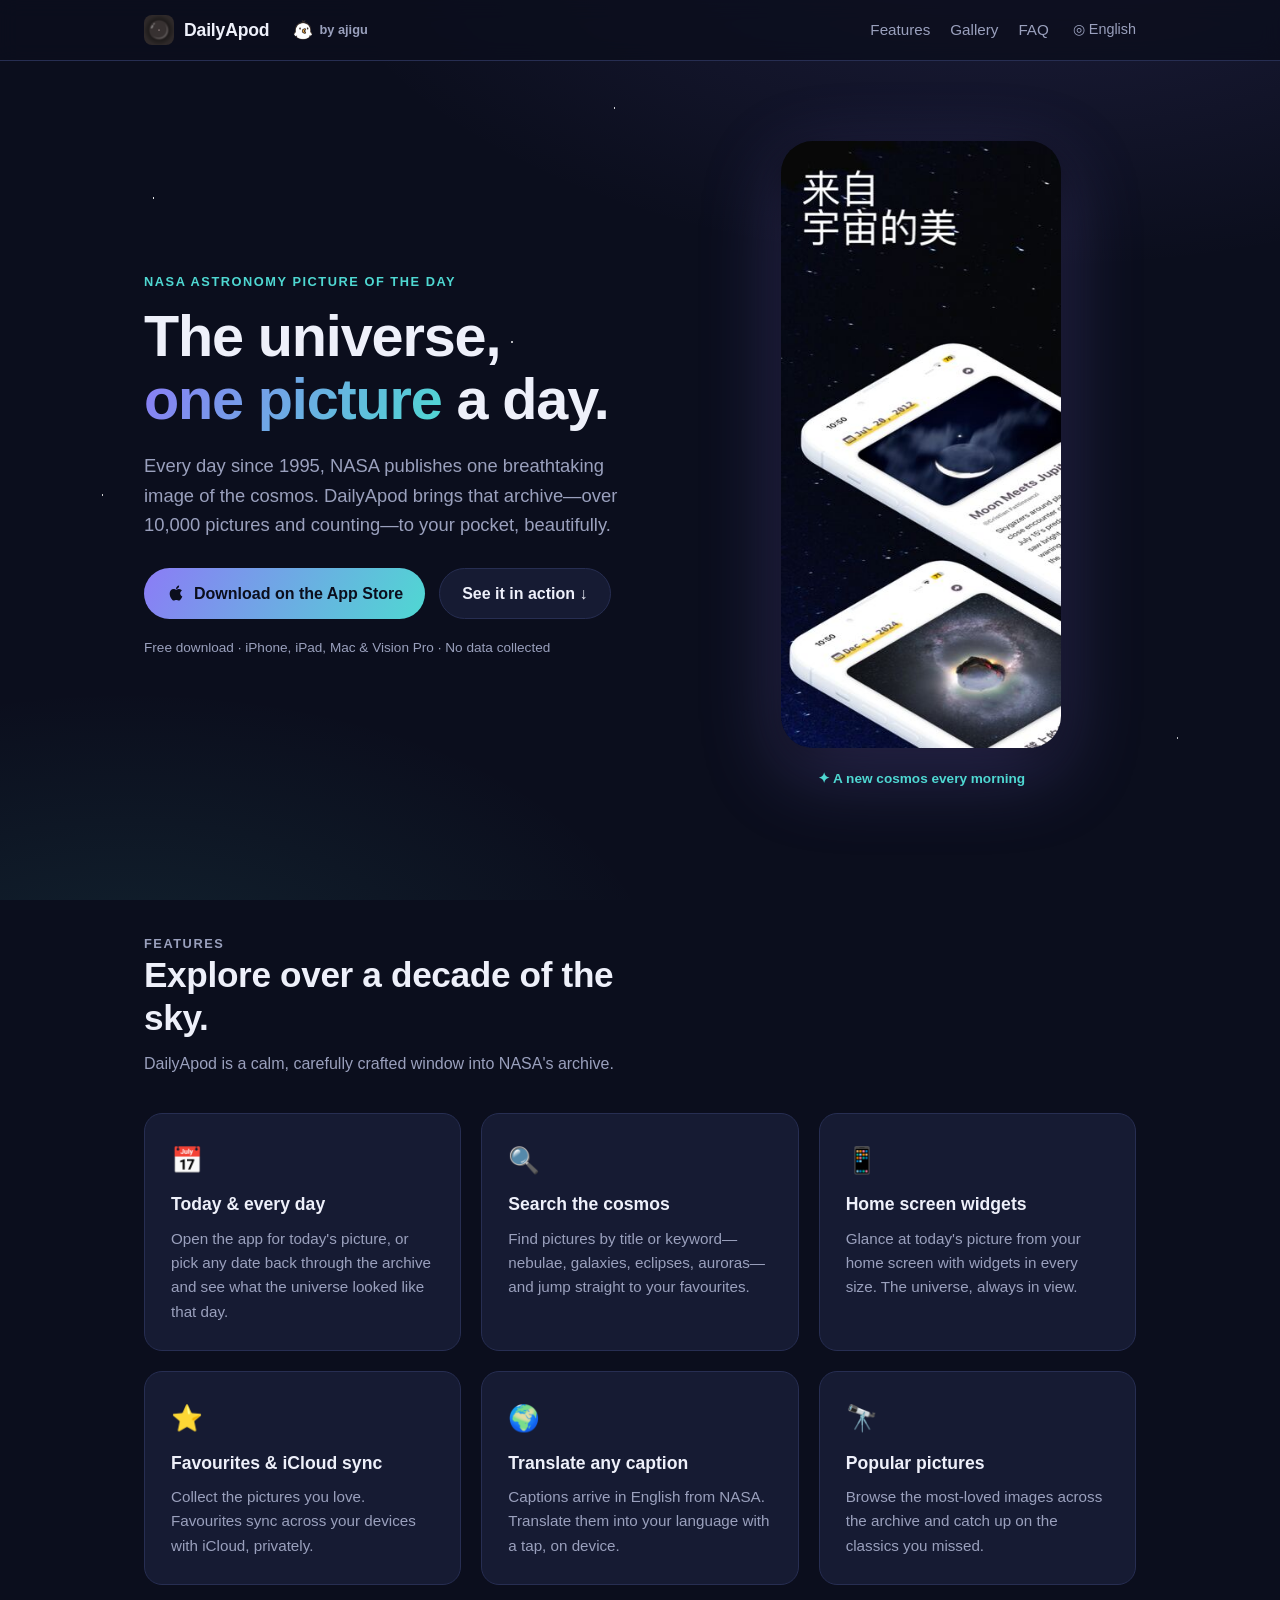
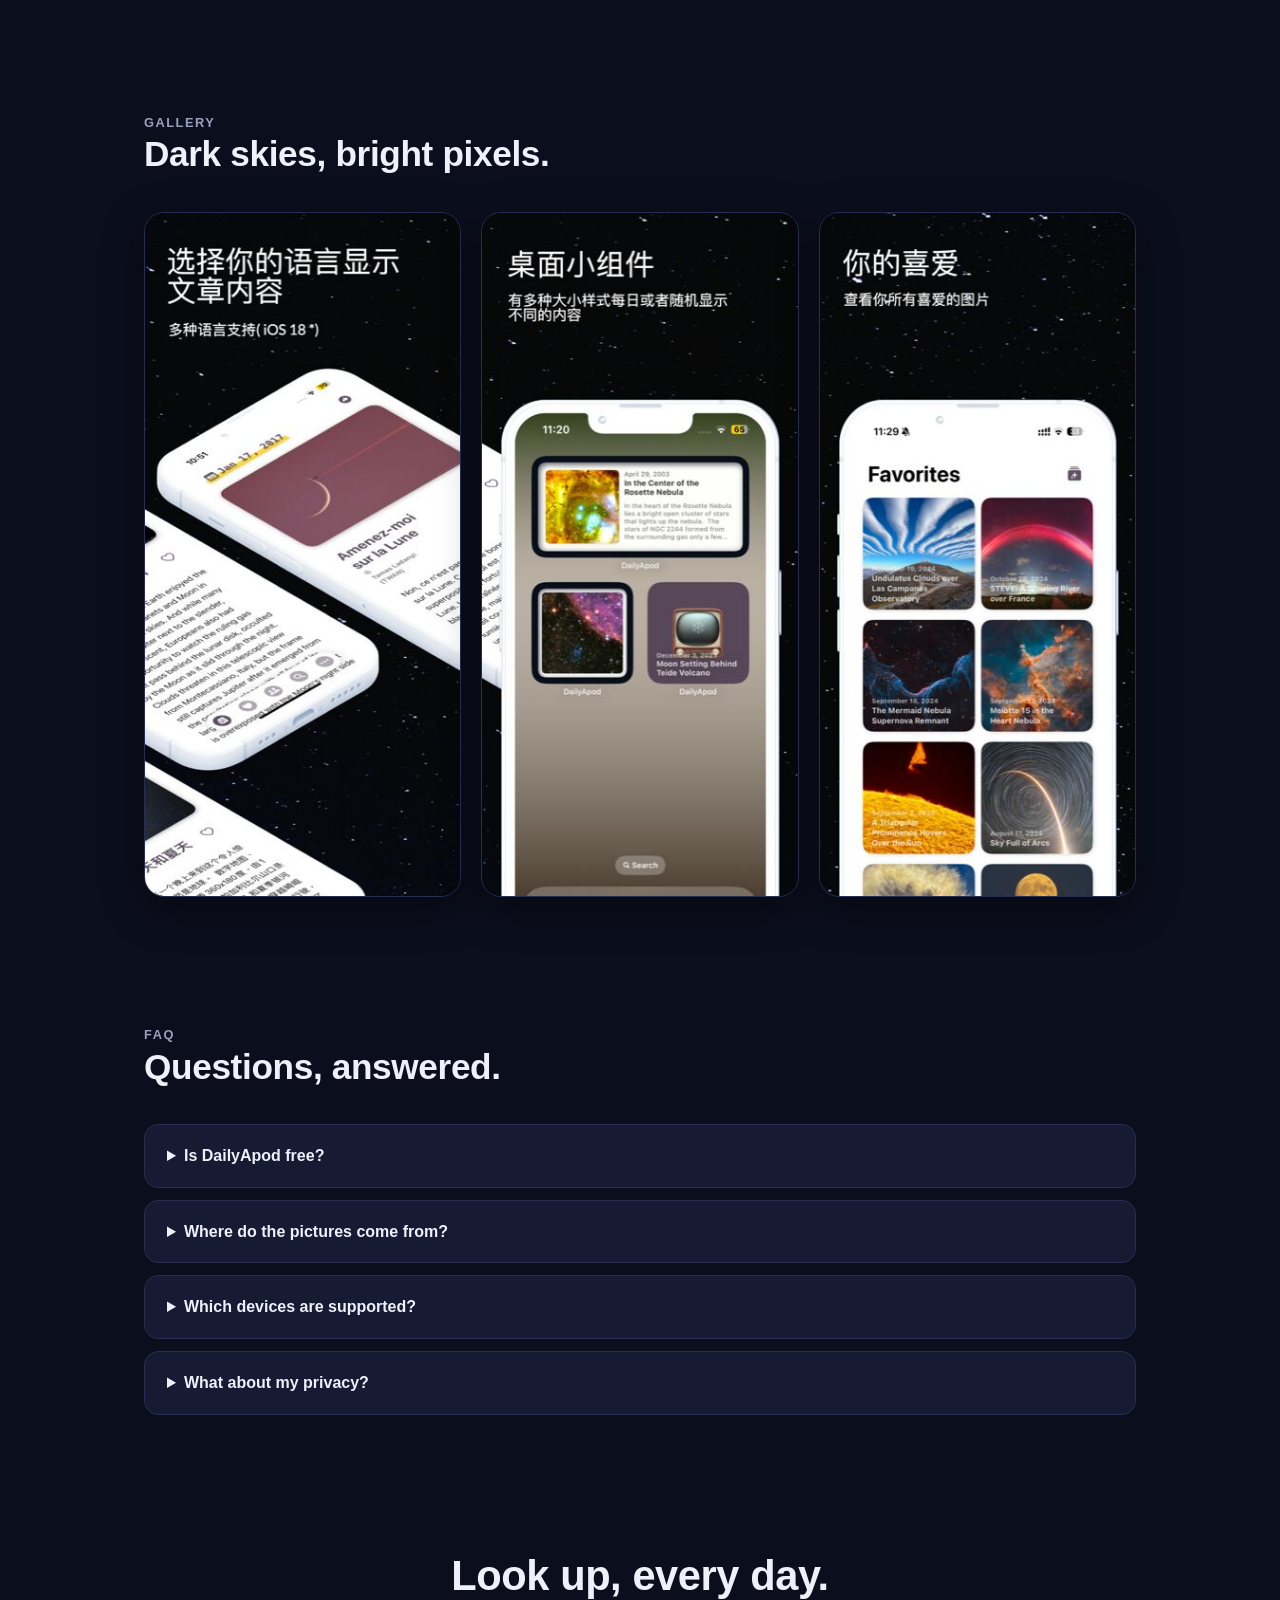
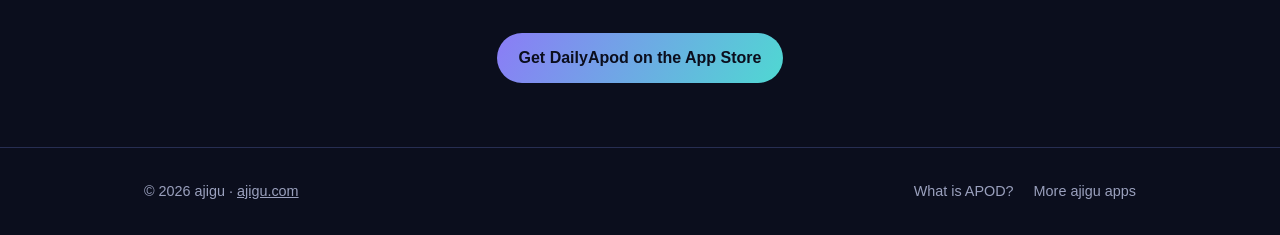
==== commit 0629bb9d: "Add what-is-APOD long-tail guide (en/zh/ja) with Article schema" ====
--- a/index.html
+++ b/index.html
@@ -158,7 +158,7 @@
     <div class="site-shell footer-inner">
       <p>© 2026 ajigu · <a href="https://ajigu.com/">ajigu.com</a></p>
       <div class="footer-links">
-        <a href="https://ajigu.com/">More ajigu apps</a>
+<a class="guide-link" href="https://dailyapod.ajigu.com/guides/what-is-apod/">What is APOD?</a>        <a href="https://ajigu.com/">More ajigu apps</a>
       </div>
     </div>
   </footer>
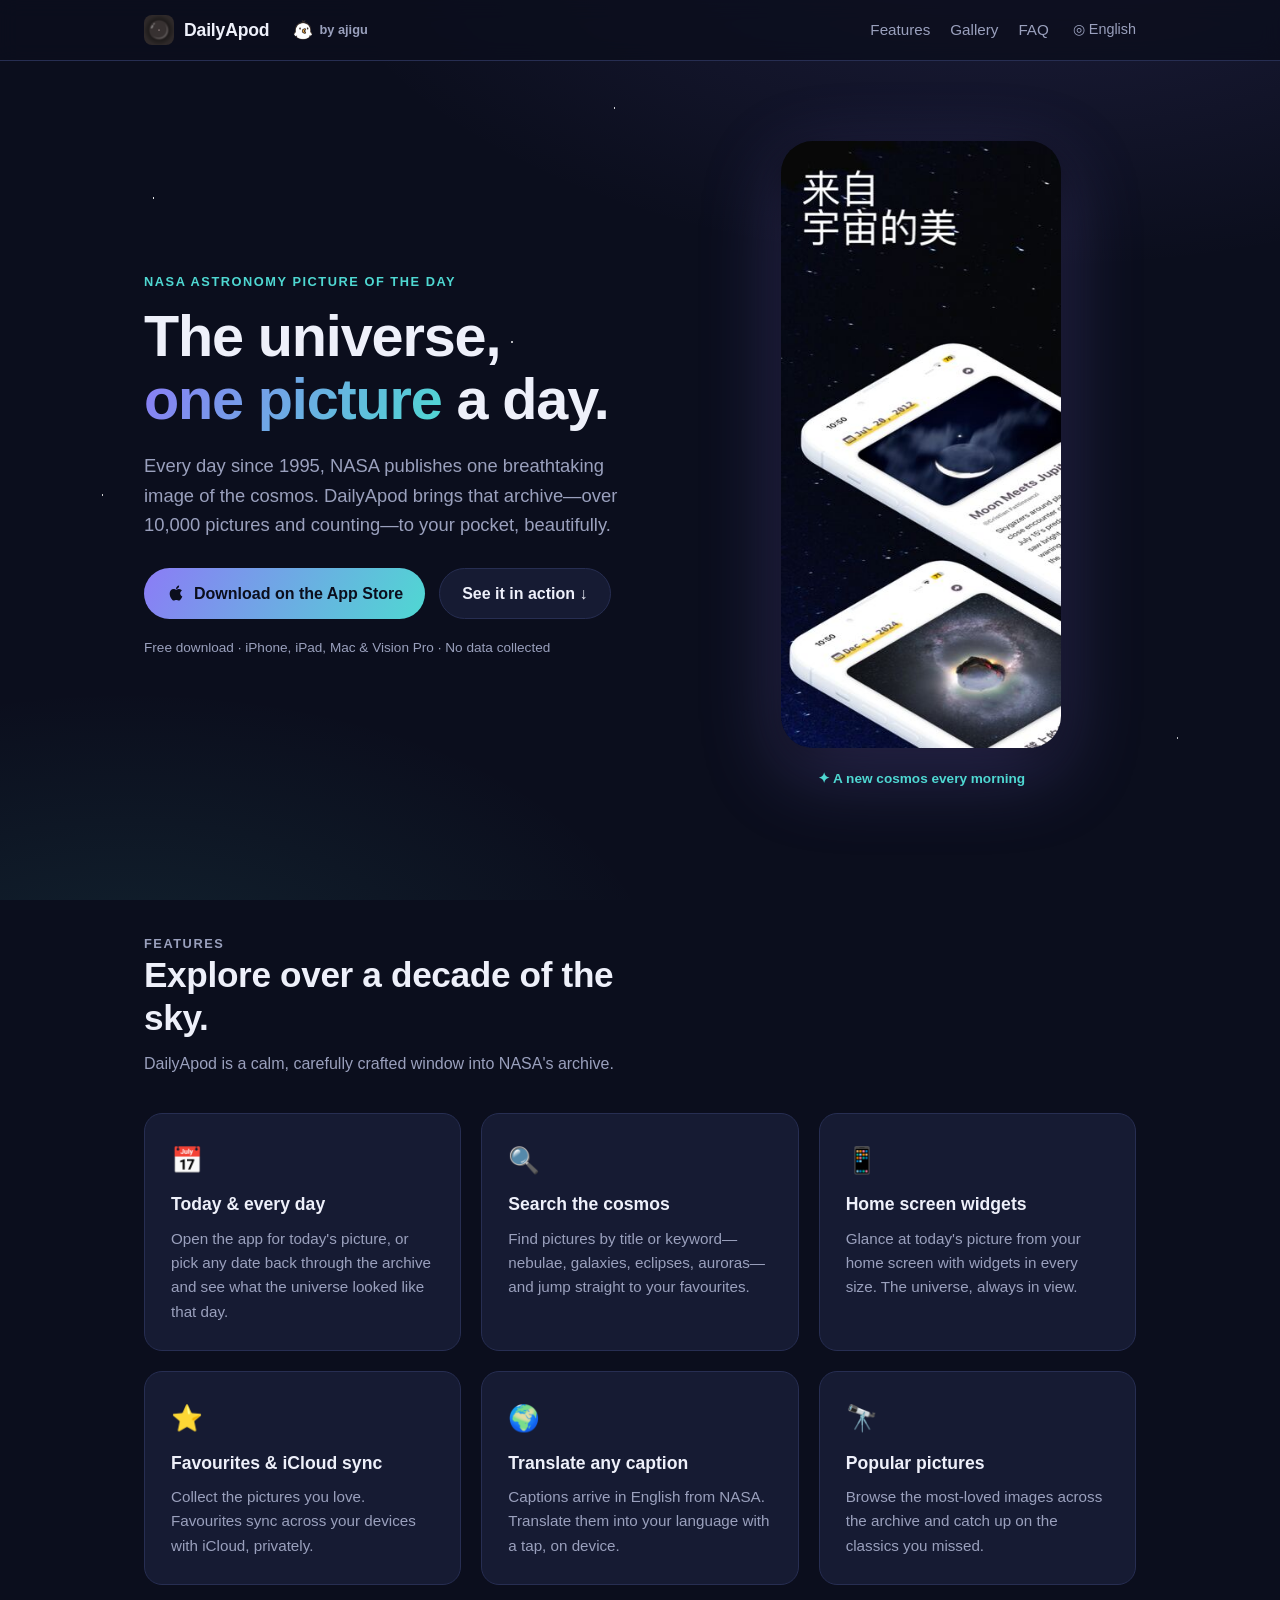
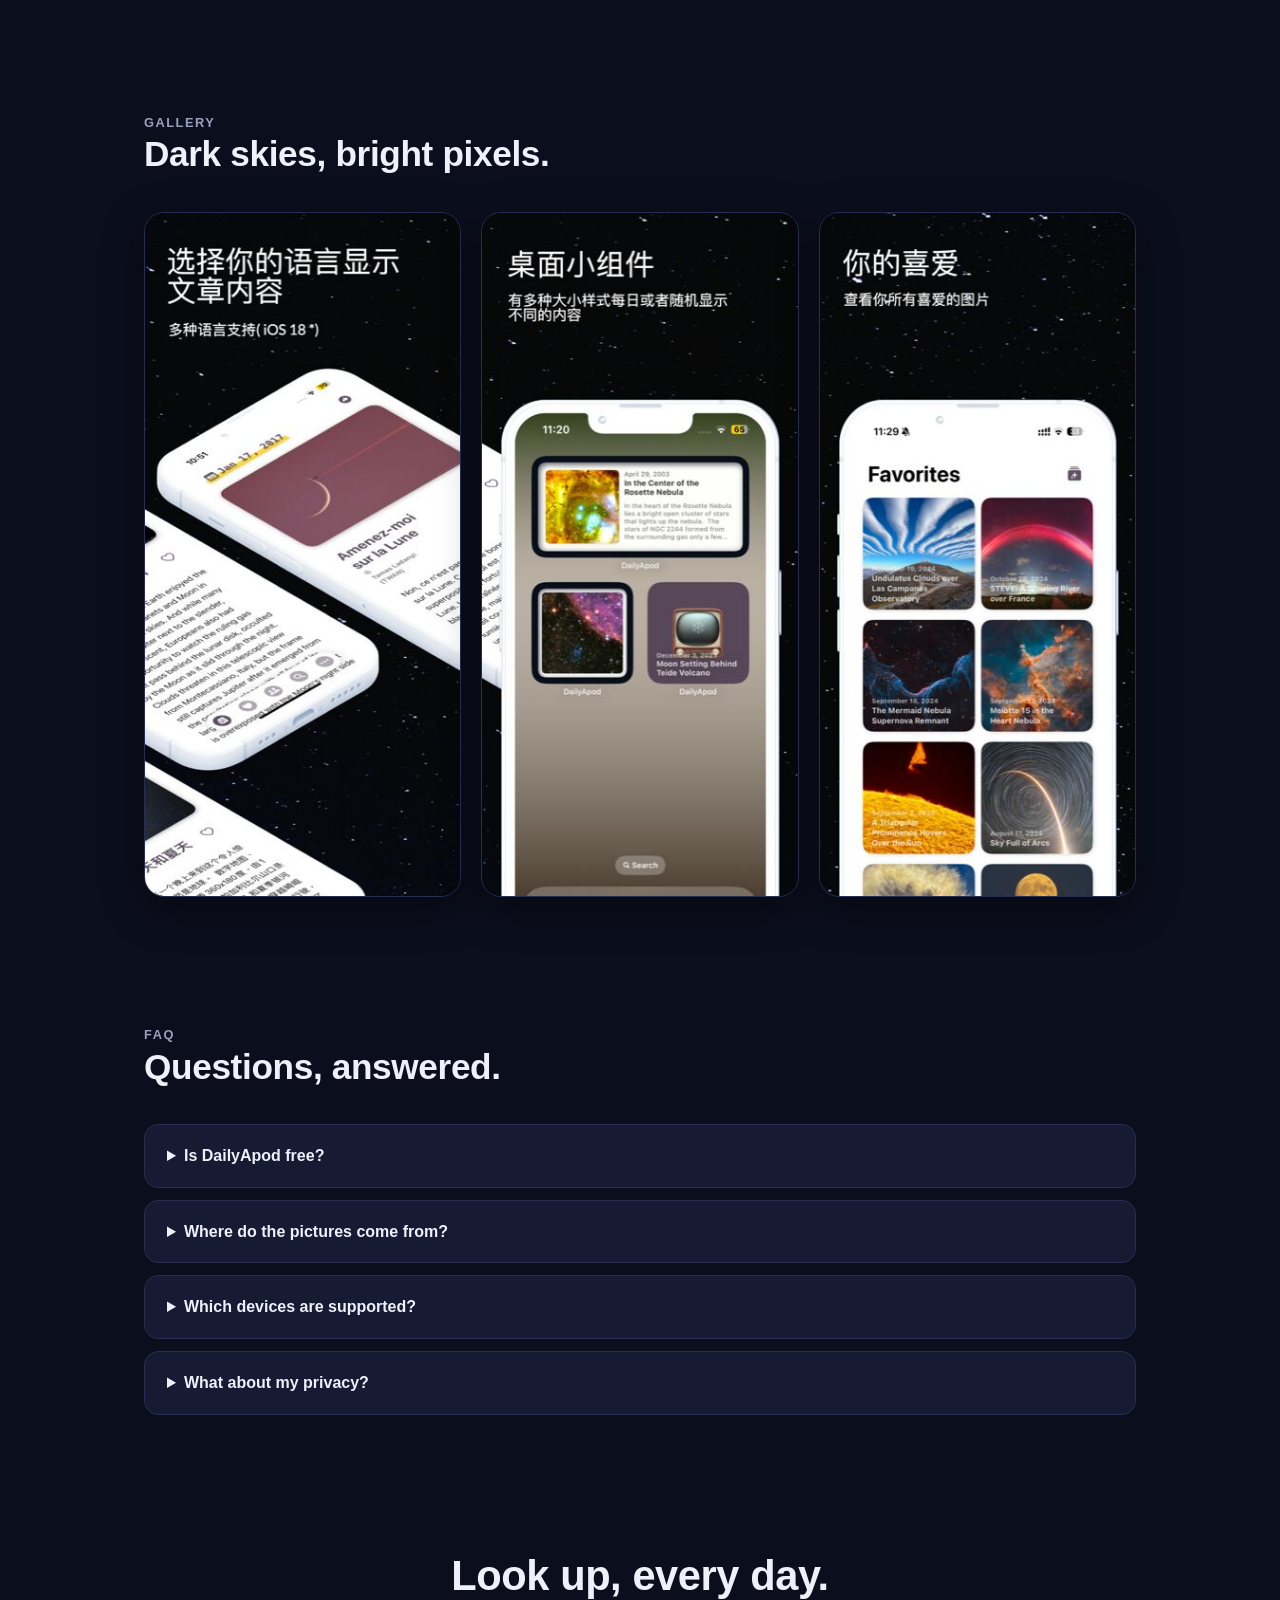
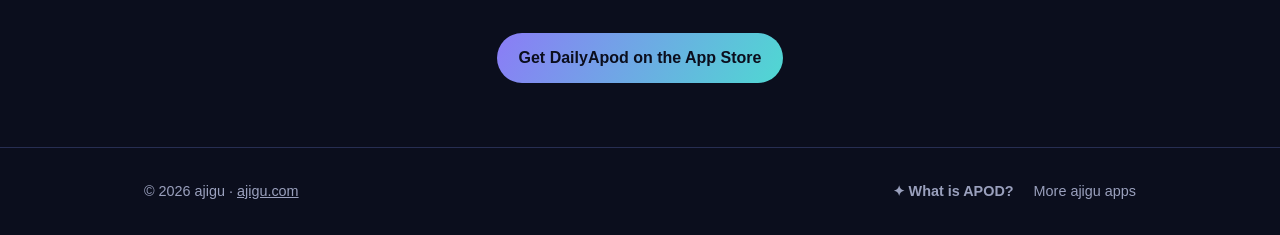
==== commit 0e07295a: "Add Traditional Chinese and Korean locales" ====
--- a/index.html
+++ b/index.html
@@ -17,7 +17,9 @@
   <link rel="canonical" href="https://dailyapod.ajigu.com/">
   <link rel="alternate" hreflang="en" href="https://dailyapod.ajigu.com/">
   <link rel="alternate" hreflang="zh-Hans" href="https://dailyapod.ajigu.com/zh-hans/">
+  <link rel="alternate" hreflang="zh-Hant" href="https://dailyapod.ajigu.com/zh-hant/">
   <link rel="alternate" hreflang="ja" href="https://dailyapod.ajigu.com/ja/">
+  <link rel="alternate" hreflang="ko" href="https://dailyapod.ajigu.com/ko/">
   <link rel="alternate" hreflang="x-default" href="https://dailyapod.ajigu.com/">
 
   <script type="application/ld+json">{"@context": "https://schema.org", "@type": "SoftwareApplication", "name": "DailyApod", "alternateName": ["DailyApod - Astronomy Picture", "NASA APOD app", "APOD viewer"], "operatingSystem": "iOS, iPadOS, macOS, visionOS", "applicationCategory": "MultimediaApplication", "description": "NASA's Astronomy Picture of the Day, beautifully on your iPhone. Browse, search, collect, and widget-ify the cosmos.", "offers": {"@type": "Offer", "price": "0", "priceCurrency": "USD"}, "url": "https://dailyapod.ajigu.com/", "author": {"@type": "Organization", "name": "ajigu", "url": "https://ajigu.com/"}, "image": "https://dailyapod.ajigu.com/assets/app-icon.png"}</script>
@@ -44,7 +46,9 @@
         <div class="language-menu">
           <a data-language="en" href="/" lang="en" aria-current="page">English</a>
           <a data-language="zh-Hans" href="/zh-hans/" lang="zh-Hans">简体中文</a>
+          <a data-language="zh-Hant" href="/zh-hant/" lang="zh-Hant">繁體中文</a>
           <a data-language="ja" href="/ja/" lang="ja">日本語</a>
+          <a data-language="ko" href="/ko/" lang="ko">한국어</a>
         </div>
       </details>
     </nav>
--- a/styles.css
+++ b/styles.css
@@ -226,3 +226,6 @@
   .reveal { transition: opacity 0.2s ease; transform: none; }
   .feature-card:hover { transform: none; }
 }
+
+.guide-link { color: var(--accent-2); font-weight: 600; }
+.guide-link::before { content: "✦ "; }
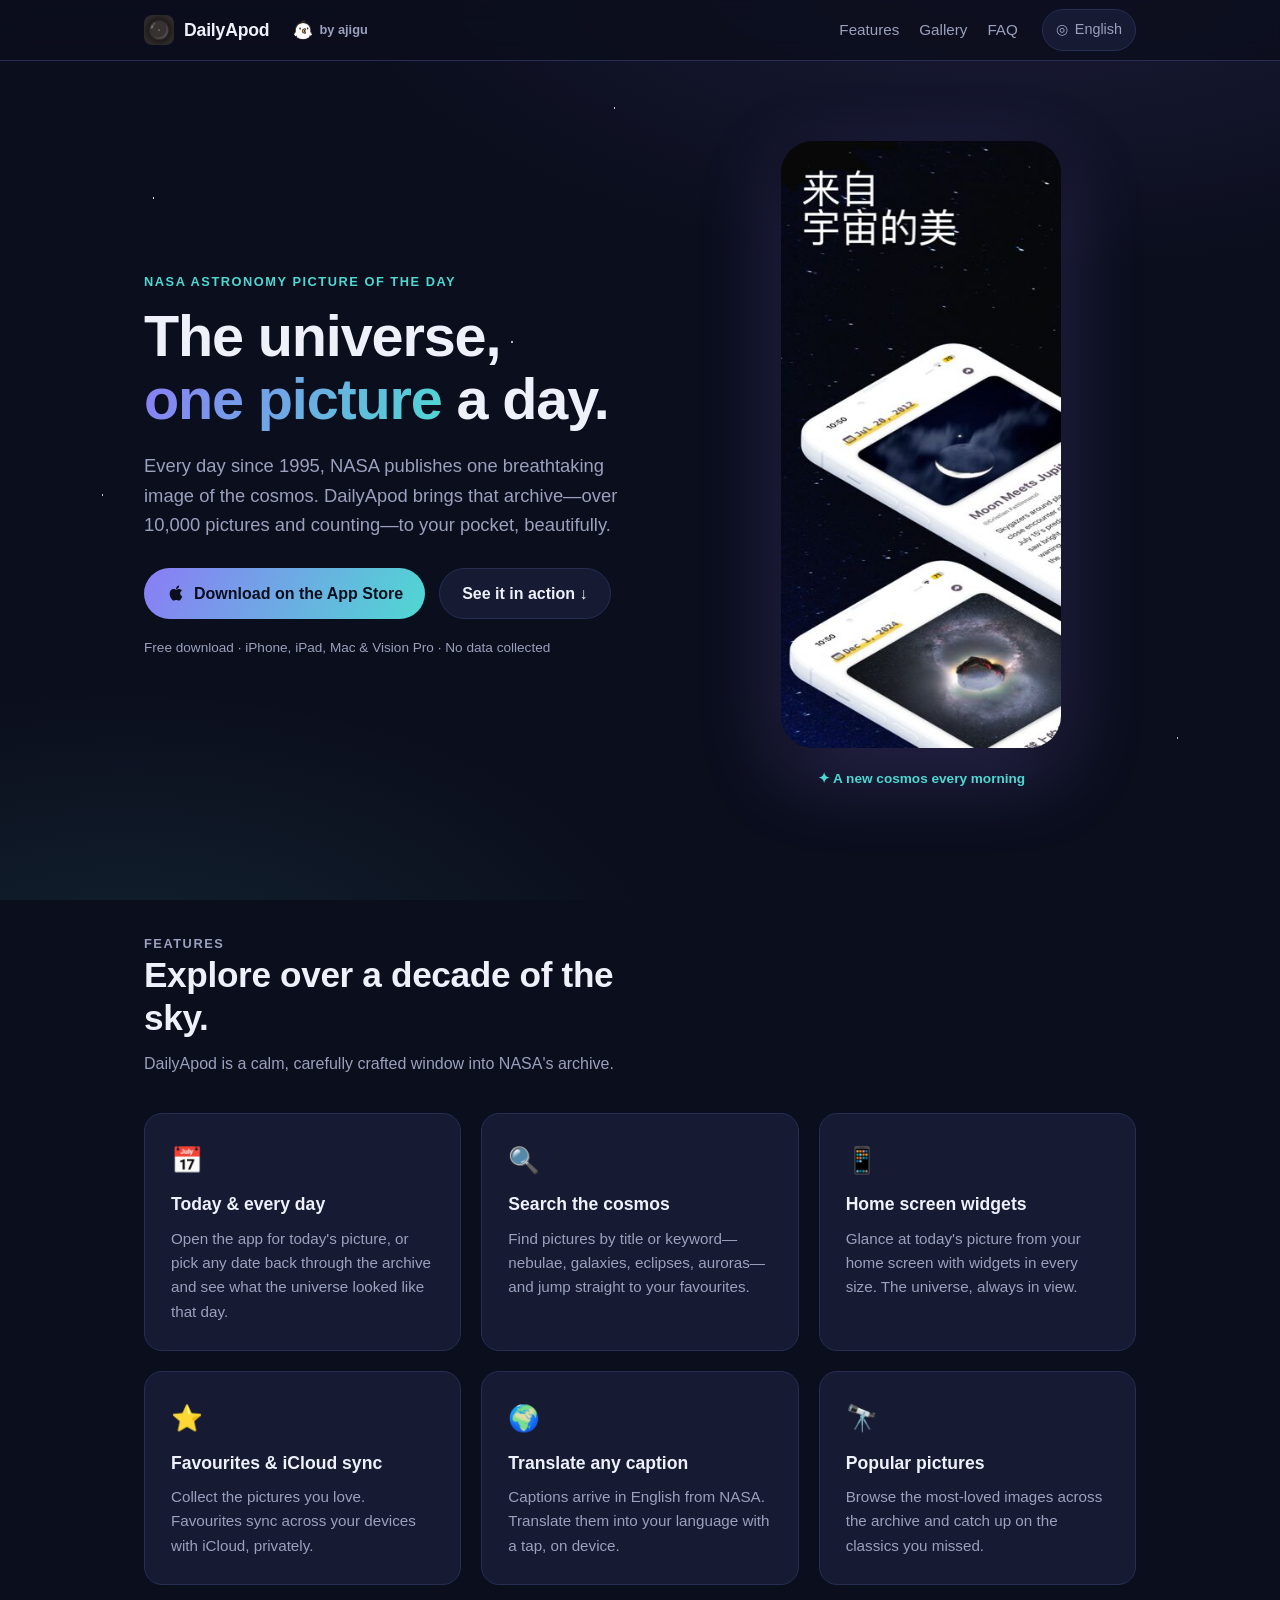
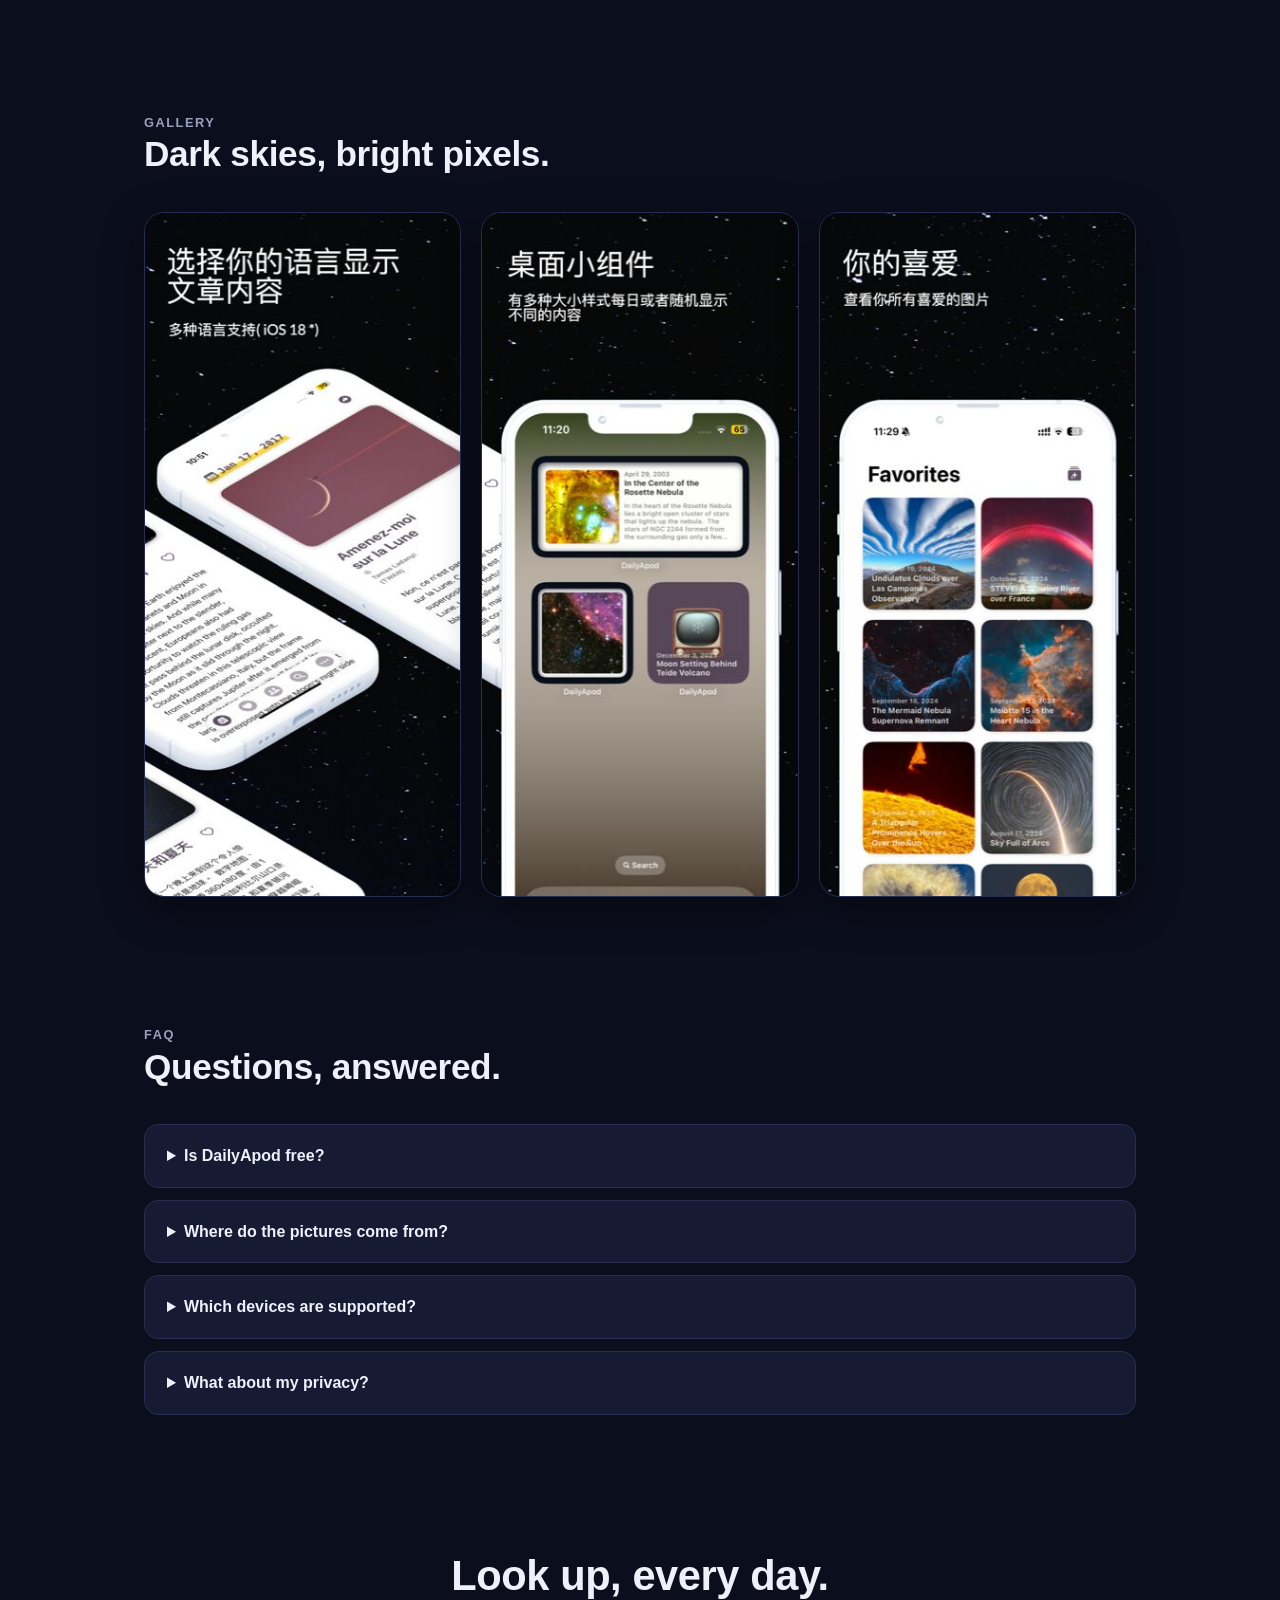
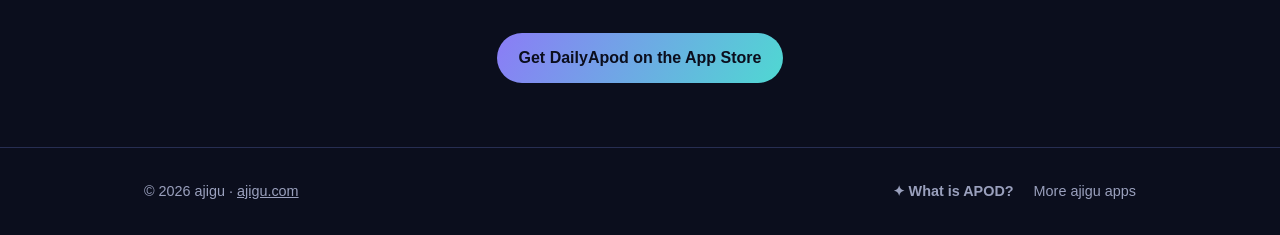
==== commit 451cd0db: "Unify language switcher with shared lang-kit component" ====
--- a/index.html
+++ b/index.html
@@ -14,6 +14,7 @@
   <title>DailyApod — NASA Astronomy Picture of the Day App for iPhone</title>
   <link rel="icon" href="/assets/app-icon.png">
   <link rel="stylesheet" href="/styles.css?v=6">
+  <link rel="stylesheet" href="/lang-kit.css">
   <link rel="canonical" href="https://dailyapod.ajigu.com/">
   <link rel="alternate" hreflang="en" href="https://dailyapod.ajigu.com/">
   <link rel="alternate" hreflang="zh-Hans" href="https://dailyapod.ajigu.com/zh-hans/">
@@ -167,5 +168,6 @@
     </div>
   </footer>
   <script defer src="/reveal.js"></script>
+  <script defer src="/lang-kit.js"></script>
 </body>
 </html>
--- a/lang-kit.css
+++ b/lang-kit.css
@@ -0,0 +1,79 @@
+/*
+ * lang-kit — shared language switcher styles for ajigu sites.
+ * Canonical copy: ajigu-site repo. Keep synced copies in
+ * snorz-site / dailyapod-site / typenote-landing.
+ * Colors adapt via each site's CSS variables; fallbacks match the warm palette.
+ */
+
+/* Shared dropdown (ajigu.com / gosleep / dailyapod markup) */
+.language-switcher { position: relative; font-size: 0.9rem; }
+.language-switcher summary {
+  cursor: pointer;
+  list-style: none;
+  color: var(--muted, #6f6a62);
+  white-space: nowrap;
+  display: inline-flex;
+  align-items: center;
+  gap: 7px;
+  min-height: 38px;
+  padding: 8px 13px;
+  border: 1px solid var(--border, var(--line, #e7e0d6));
+  border-radius: 999px;
+  background: var(--card, #fffdf9);
+}
+.language-switcher summary::-webkit-details-marker { display: none; }
+.language-switcher summary:hover { color: var(--ink, #2d2a26); }
+.language-switcher[open] summary { color: var(--ink, #2d2a26); }
+
+.language-menu {
+  position: absolute;
+  right: 0;
+  top: calc(100% + 8px);
+  background: var(--card, #fffdf9);
+  border: 1px solid var(--border, var(--line, #e7e0d6));
+  border-radius: 12px;
+  padding: 6px;
+  display: flex;
+  flex-direction: column;
+  min-width: 140px;
+  box-shadow: 0 8px 24px rgba(45, 42, 38, 0.12);
+  z-index: 60;
+}
+.language-menu a {
+  padding: 7px 12px;
+  border-radius: 8px;
+  text-decoration: none;
+  color: var(--muted, #6f6a62);
+  white-space: nowrap;
+}
+.language-menu a:hover { background: var(--bg, #f8f5f1); color: var(--ink, #2d2a26); }
+.language-menu a[aria-current="page"] { color: var(--accent, #e07856); font-weight: 600; }
+
+/* Full-width sheet on phones: menus can overflow small screens otherwise */
+@media (max-width: 650px) {
+  .language-menu {
+    position: fixed;
+    top: 76px;
+    left: 12px;
+    right: 12px;
+    min-width: 0;
+  }
+}
+
+/* TypeNote variant: replaces the old .lang-btn row */
+.langswitch-inline { position: relative; display: inline-flex; }
+.langswitch-inline summary {
+  font-size: 0.68rem;
+  font-weight: 700;
+  letter-spacing: 0.06em;
+  padding: 0.45rem 0.62rem;
+  min-height: 32px;
+  border-radius: 5px;
+  border: 1px solid rgba(26, 21, 16, 0.14);
+  background: transparent;
+  color: var(--ink-muted, #786e64);
+  gap: 4px;
+}
+.langswitch-inline[open] summary { background: rgba(26, 21, 16, 0.06); color: var(--ink, #1a1510); }
+.langswitch-inline .language-menu { font-size: 0.85rem; }
+.langswitch-inline .language-menu a[aria-current="page"] { color: var(--accent, #d4720a); }
